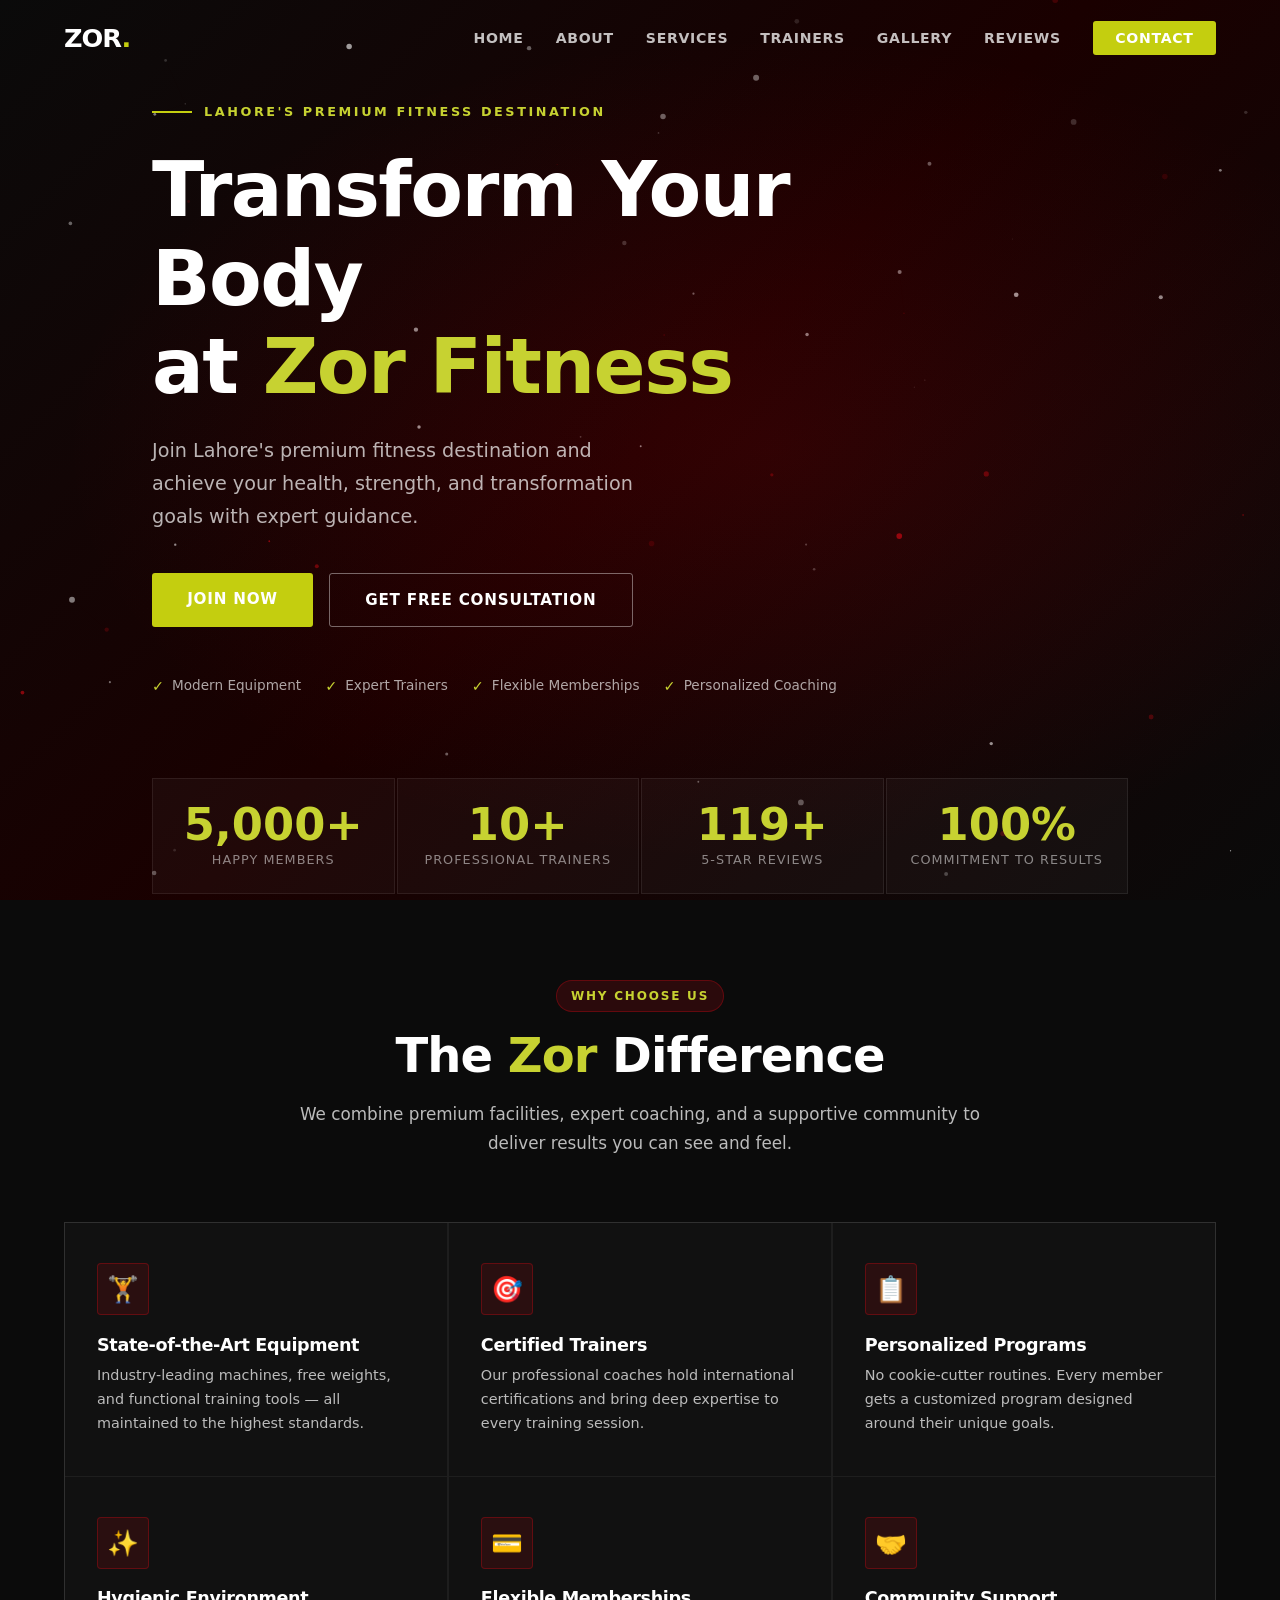
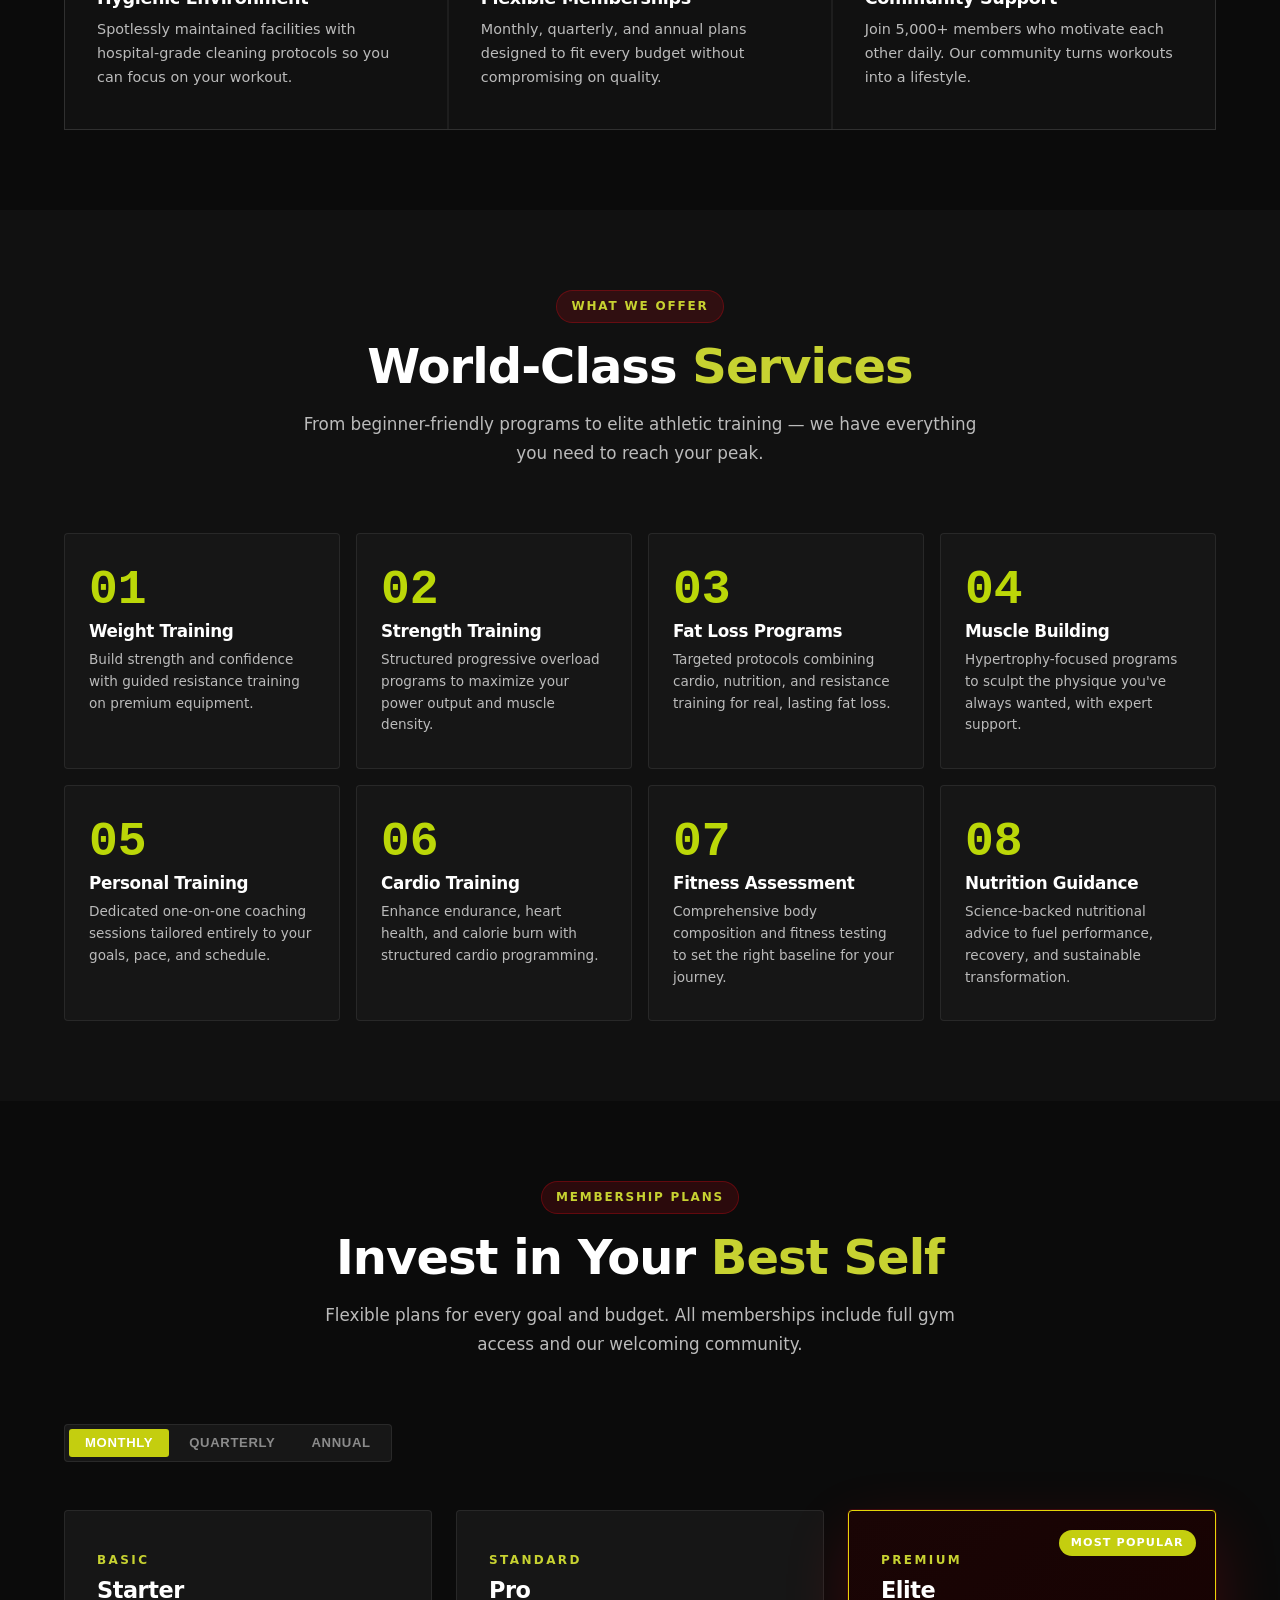
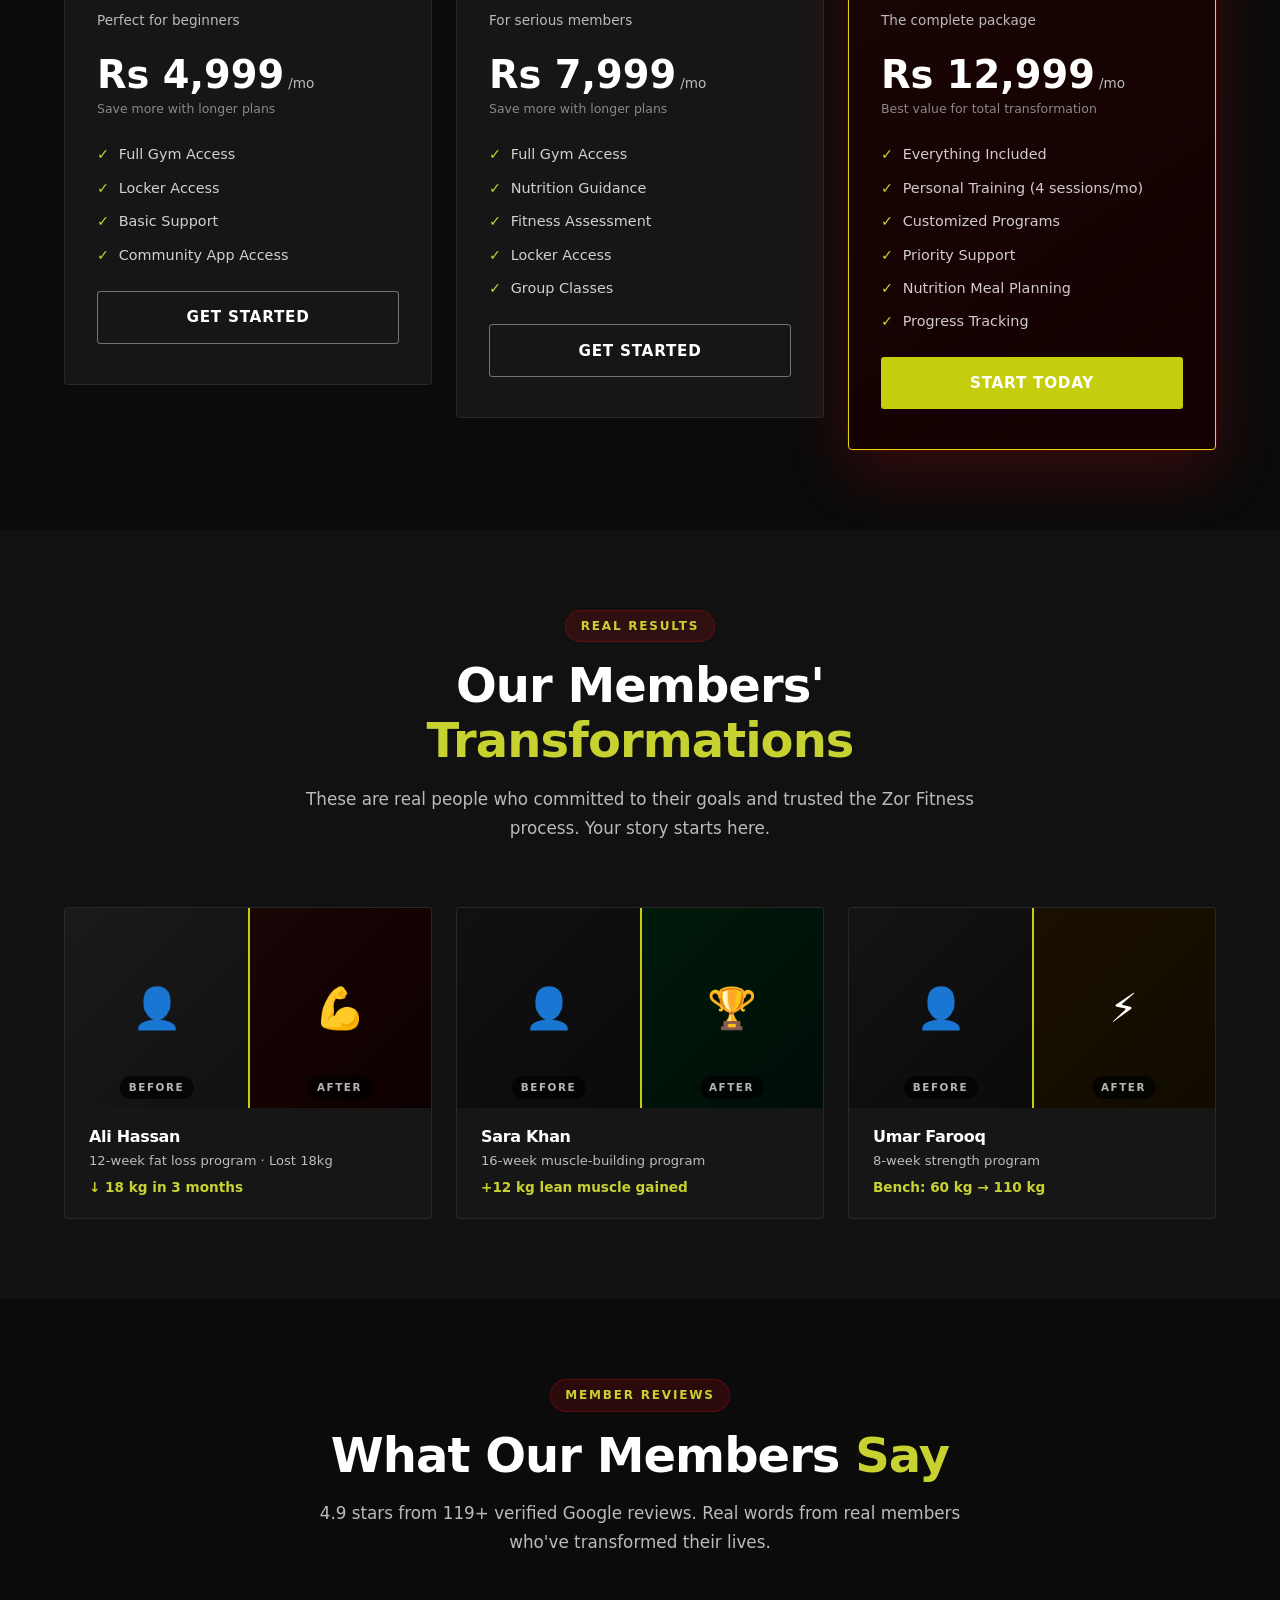
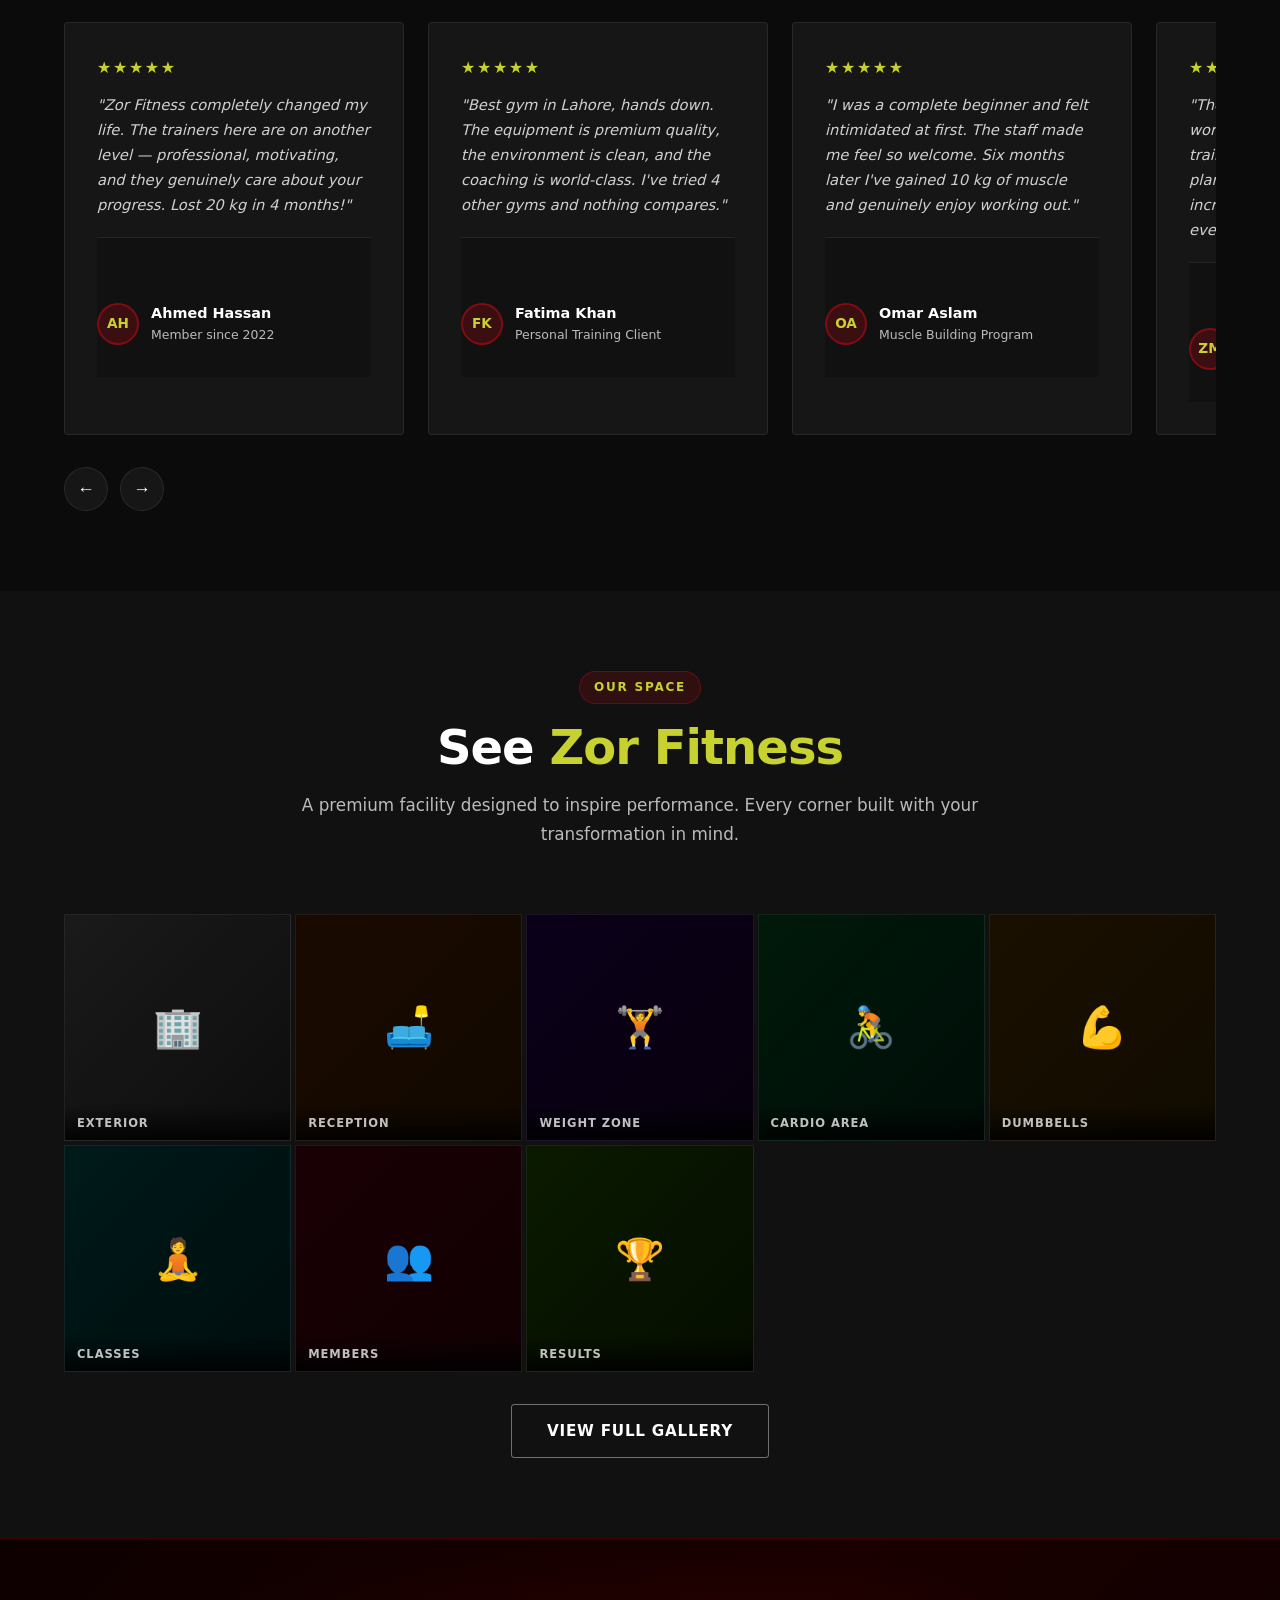
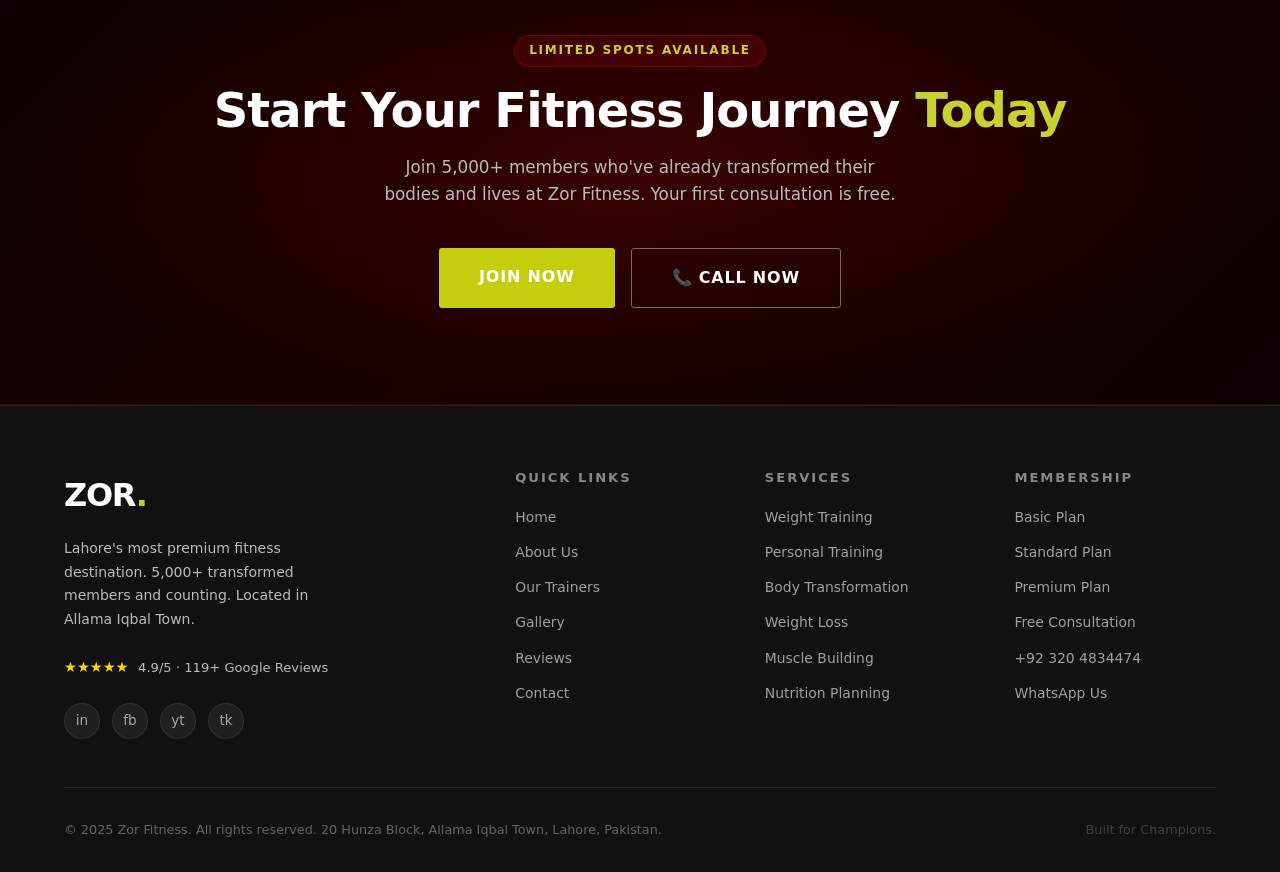
==== index.html @ f0bcb815 "h" ====
<!DOCTYPE html>
<html lang="en">
<head>
  <meta charset="UTF-8">
  <meta name="viewport" content="width=device-width, initial-scale=1.0">
  <title>Zor Fitness | Premium Gym in Lahore | Allama Iqbal Town</title>

  <!-- Primary Meta -->
  <meta name="description" content="Zor Fitness – Lahore's most premium gym in Allama Iqbal Town. Expert trainers, modern equipment, personalized coaching. Join 5000+ members. Rated 4.9/5. Call +92 320 4834474.">
  <meta name="keywords" content="best gym in Allama Iqbal Town Lahore, gym in Lahore, fitness center Lahore, personal training Lahore, weight loss gym Lahore, fitness gym near me, best fitness club Lahore">
  <meta name="robots" content="index, follow">
  <meta name="author" content="Zor Fitness">
  <meta name="theme-color" content="#0B0B0B">

  <!-- Canonical -->
  <link rel="canonical" href="https://zorfitness.pk">

  <!-- Open Graph -->
  <meta property="og:title" content="Zor Fitness | Premium Gym in Lahore">
  <meta property="og:description" content="Transform your body at Lahore's most premium fitness destination. Expert trainers, modern equipment, results guaranteed.">
  <meta property="og:type" content="website">
  <meta property="og:url" content="https://zorfitness.pk">
  <meta property="og:locale" content="en_PK">
  <meta property="og:site_name" content="Zor Fitness">
  <meta property="og:image" content="https://zorfitness.pk/assets/og-image.jpg">
  <meta property="og:image:width" content="1200">
  <meta property="og:image:height" content="630">
  <meta property="og:image:alt" content="Zor Fitness - Premium Gym in Lahore">

  <!-- Twitter Card -->
  <meta name="twitter:card" content="summary_large_image">
  <meta name="twitter:title" content="Zor Fitness | Premium Gym in Lahore">
  <meta name="twitter:description" content="Transform your body at Lahore's most premium fitness destination. Expert trainers, modern equipment, results guaranteed.">
  <meta name="twitter:image" content="https://zorfitness.pk/assets/og-image.jpg">
  <meta name="twitter:image:alt" content="Zor Fitness - Premium Gym in Lahore">

  <!-- Favicon -->
  <link rel="icon" type="image/svg+xml" href="assets/icons/favicon.svg">
  <link rel="icon" type="image/png" sizes="32x32" href="assets/icons/favicon-32x32.png">
  <link rel="icon" type="image/png" sizes="16x16" href="assets/icons/favicon-16x16.png">
  <link rel="apple-touch-icon" sizes="180x180" href="assets/icons/apple-touch-icon.png">
  <link rel="manifest" href="assets/icons/site.webmanifest">

  <!-- Preconnect -->
  <link rel="preconnect" href="https://fonts.googleapis.com">

  <!-- Stylesheet -->
  <link rel="stylesheet" href="style.css">

  <!-- Structured Data -->
  <script type="application/ld+json">
  {
    "@context": "https://schema.org",
    "@type": "HealthClub",
    "name": "Zor Fitness",
    "description": "Premium fitness gym in Lahore with expert trainers, modern equipment and personalized programs.",
    "url": "https://zorfitness.pk",
    "logo": "https://zorfitness.pk/assets/icons/favicon.svg",
    "image": "https://zorfitness.pk/assets/og-image.jpg",
    "address": {
      "@type": "PostalAddress",
      "streetAddress": "20 Hunza Block, Street 1, Opposite J Hunza Block",
      "addressLocality": "Allama Iqbal Town",
      "addressRegion": "Lahore",
      "addressCountry": "PK"
    },
    "telephone": "+923204834474",
    "email": "info@zorfitness.pk",
    "sameAs": [
      "https://www.instagram.com/zorfitness",
      "https://www.facebook.com/zorfitness"
    ],
    "aggregateRating": {
      "@type": "AggregateRating",
      "ratingValue": "4.9",
      "reviewCount": "119",
      "bestRating": "5"
    },
    "openingHoursSpecification": {
      "@type": "OpeningHoursSpecification",
      "dayOfWeek": ["Monday","Tuesday","Wednesday","Thursday","Friday","Saturday","Sunday"],
      "opens": "06:00",
      "closes": "22:00"
    },
    "priceRange": "$$"
  }
  </script>
</head>
<body>

  <!-- Skip Navigation (Accessibility) -->
  <a href="#main-content" class="skip-link">Skip to main content</a>

  <!-- ─── NAVBAR ─── -->
  <nav id="navbar" role="navigation" aria-label="Main navigation">
    <div class="container">
      <div class="nav-inner">
        <a href="#" class="nav-logo" data-page="home" aria-label="Zor Fitness - Home">ZOR<span aria-hidden="true">.</span></a>
        <ul class="nav-links" role="list">
          <li><a href="#" data-page="home">Home</a></li>
          <li><a href="#" data-page="about">About</a></li>
          <li><a href="#" data-page="services">Services</a></li>
          <li><a href="#" data-page="trainers">Trainers</a></li>
          <li><a href="#" data-page="gallery">Gallery</a></li>
          <li><a href="#" data-page="testimonials">Reviews</a></li>
          <li><a href="#" data-page="contact" class="nav-cta">Contact</a></li>
        </ul>
        <button class="hamburger" id="hamburger-btn" aria-label="Open navigation menu" aria-expanded="false" aria-controls="mobileMenu">
          <span aria-hidden="true"></span>
          <span aria-hidden="true"></span>
          <span aria-hidden="true"></span>
        </button>
      </div>
    </div>
  </nav>

  <!-- Mobile Menu -->
  <div class="mobile-menu" id="mobileMenu" role="dialog" aria-modal="true" aria-label="Navigation menu" hidden>
    <button class="mobile-close" id="mobile-close-btn" aria-label="Close navigation menu">×</button>
    <nav aria-label="Mobile navigation">
      <a href="#" data-page="home" data-mobile-link>Home</a>
      <a href="#" data-page="about" data-mobile-link>About</a>
      <a href="#" data-page="services" data-mobile-link>Services</a>
      <a href="#" data-page="trainers" data-mobile-link>Trainers</a>
      <a href="#" data-page="gallery" data-mobile-link>Gallery</a>
      <a href="#" data-page="testimonials" data-mobile-link>Reviews</a>
      <a href="#" data-page="contact" data-mobile-link>Contact</a>
    </nav>
  </div>

  <!-- ─── MAIN CONTENT ─── -->
  <main id="main-content">

    <!-- ══════════════ HOME PAGE ══════════════ -->
    <div class="page active" id="page-home">

      <!-- HERO -->
      <section id="hero" aria-label="Hero section">
        <canvas id="hero-canvas" aria-hidden="true"></canvas>
        <div class="hero-overlay" aria-hidden="true"></div>
        <div class="container">
          <div class="hero-content">
            <div class="hero-eyebrow" aria-hidden="true">
              <div class="hero-eyebrow-line"></div>
              <span>Lahore's Premium Fitness Destination</span>
            </div>
            <h1 class="hero-title">
              Transform Your Body<br>at <em>Zor Fitness</em>
            </h1>
            <p class="hero-sub">
              Join Lahore's premium fitness destination and achieve your health, strength, and transformation goals with expert guidance.
            </p>
            <div class="hero-btns">
              <a href="#" class="btn btn-primary" data-page="contact">Join Now</a>
              <a href="#" class="btn btn-outline" data-page="contact">Get Free Consultation</a>
            </div>
            <ul class="hero-features" aria-label="Key features">
              <li class="hero-feat">Modern Equipment</li>
              <li class="hero-feat">Expert Trainers</li>
              <li class="hero-feat">Flexible Memberships</li>
              <li class="hero-feat">Personalized Coaching</li>
            </ul>
          </div>
          <div class="hero-stats" role="list" aria-label="Gym statistics">
            <div class="hero-stat reveal" role="listitem">
              <div class="hero-stat-num" data-count="5000" aria-label="5000+ happy members">0</div>
              <div class="hero-stat-label">Happy Members</div>
            </div>
            <div class="hero-stat reveal reveal-delay-1" role="listitem">
              <div class="hero-stat-num" data-count="10" aria-label="10+ professional trainers">0</div>
              <div class="hero-stat-label">Professional Trainers</div>
            </div>
            <div class="hero-stat reveal reveal-delay-2" role="listitem">
              <div class="hero-stat-num" data-count="119" aria-label="119+ 5-star reviews">0</div>
              <div class="hero-stat-label">5-Star Reviews</div>
            </div>
            <div class="hero-stat reveal reveal-delay-3" role="listitem">
              <div class="hero-stat-num" aria-label="100% commitment to results">100%</div>
              <div class="hero-stat-label">Commitment To Results</div>
            </div>
          </div>
        </div>
      </section>

      <!-- WHY CHOOSE US -->
      <section class="section" id="why-us" aria-labelledby="why-us-heading">
        <div class="container">
          <header class="section-header reveal">
            <div class="tag" aria-hidden="true">Why Choose Us</div>
            <h2 id="why-us-heading">The <span class="red">Zor</span> Difference</h2>
            <p>We combine premium facilities, expert coaching, and a supportive community to deliver results you can see and feel.</p>
          </header>
          <div class="features-grid" role="list">
            <article class="feature-card reveal" role="listitem">
              <div class="feature-icon" aria-hidden="true">🏋️</div>
              <h3>State-of-the-Art Equipment</h3>
              <p>Industry-leading machines, free weights, and functional training tools — all maintained to the highest standards.</p>
            </article>
            <article class="feature-card reveal reveal-delay-1" role="listitem">
              <div class="feature-icon" aria-hidden="true">🎯</div>
              <h3>Certified Trainers</h3>
              <p>Our professional coaches hold international certifications and bring deep expertise to every training session.</p>
            </article>
            <article class="feature-card reveal reveal-delay-2" role="listitem">
              <div class="feature-icon" aria-hidden="true">📋</div>
              <h3>Personalized Programs</h3>
              <p>No cookie-cutter routines. Every member gets a customized program designed around their unique goals.</p>
            </article>
            <article class="feature-card reveal" role="listitem">
              <div class="feature-icon" aria-hidden="true">✨</div>
              <h3>Hygienic Environment</h3>
              <p>Spotlessly maintained facilities with hospital-grade cleaning protocols so you can focus on your workout.</p>
            </article>
            <article class="feature-card reveal reveal-delay-1" role="listitem">
              <div class="feature-icon" aria-hidden="true">💳</div>
              <h3>Flexible Memberships</h3>
              <p>Monthly, quarterly, and annual plans designed to fit every budget without compromising on quality.</p>
            </article>
            <article class="feature-card reveal reveal-delay-2" role="listitem">
              <div class="feature-icon" aria-hidden="true">🤝</div>
              <h3>Community Support</h3>
              <p>Join 5,000+ members who motivate each other daily. Our community turns workouts into a lifestyle.</p>
            </article>
          </div>
        </div>
      </section>

      <!-- SERVICES PREVIEW -->
      <section class="section section-alt" aria-labelledby="services-heading">
        <div class="container">
          <header class="section-header reveal">
            <div class="tag" aria-hidden="true">What We Offer</div>
            <h2 id="services-heading">World-Class <span class="red">Services</span></h2>
            <p>From beginner-friendly programs to elite athletic training — we have everything you need to reach your peak.</p>
          </header>
          <div class="services-grid">
            <article class="service-card reveal">
              <div class="service-num" aria-hidden="true">01</div>
              <h3>Weight Training</h3>
              <p>Build strength and confidence with guided resistance training on premium equipment.</p>
            </article>
            <article class="service-card reveal reveal-delay-1">
              <div class="service-num" aria-hidden="true">02</div>
              <h3>Strength Training</h3>
              <p>Structured progressive overload programs to maximize your power output and muscle density.</p>
            </article>
            <article class="service-card reveal">
              <div class="service-num" aria-hidden="true">03</div>
              <h3>Fat Loss Programs</h3>
              <p>Targeted protocols combining cardio, nutrition, and resistance training for real, lasting fat loss.</p>
            </article>
            <article class="service-card reveal reveal-delay-1">
              <div class="service-num" aria-hidden="true">04</div>
              <h3>Muscle Building</h3>
              <p>Hypertrophy-focused programs to sculpt the physique you've always wanted, with expert support.</p>
            </article>
            <article class="service-card reveal">
              <div class="service-num" aria-hidden="true">05</div>
              <h3>Personal Training</h3>
              <p>Dedicated one-on-one coaching sessions tailored entirely to your goals, pace, and schedule.</p>
            </article>
            <article class="service-card reveal reveal-delay-1">
              <div class="service-num" aria-hidden="true">06</div>
              <h3>Cardio Training</h3>
              <p>Enhance endurance, heart health, and calorie burn with structured cardio programming.</p>
            </article>
            <article class="service-card reveal">
              <div class="service-num" aria-hidden="true">07</div>
              <h3>Fitness Assessment</h3>
              <p>Comprehensive body composition and fitness testing to set the right baseline for your journey.</p>
            </article>
            <article class="service-card reveal reveal-delay-1">
              <div class="service-num" aria-hidden="true">08</div>
              <h3>Nutrition Guidance</h3>
              <p>Science-backed nutritional advice to fuel performance, recovery, and sustainable transformation.</p>
            </article>
          </div>
        </div>
      </section>

      <!-- MEMBERSHIP -->
      <section class="section" id="membership" aria-labelledby="membership-heading">
        <div class="container">
          <header class="section-header reveal">
            <div class="tag" aria-hidden="true">Membership Plans</div>
            <h2 id="membership-heading">Invest in Your <span class="red">Best Self</span></h2>
            <p>Flexible plans for every goal and budget. All memberships include full gym access and our welcoming community.</p>
          </header>
          <div class="pricing-toggle reveal" role="group" aria-label="Select billing period">
            <button class="active" data-period="monthly" aria-pressed="true">Monthly</button>
            <button data-period="quarterly" aria-pressed="false">Quarterly</button>
            <button data-period="annual" aria-pressed="false">Annual</button>
          </div>
          <div class="pricing-grid">
            <article class="pricing-card reveal">
              <div class="pricing-plan">Basic</div>
              <h3>Starter</h3>
              <p class="text-muted" style="font-size:0.85rem; margin-top:0.4rem;">Perfect for beginners</p>
              <div class="pricing-price">
                <div><span class="price-amount" data-monthly="Rs 4,999" data-quarterly="Rs 12,999" data-annual="Rs 44,999">Rs 4,999</span><span class="price-period">/mo</span></div>
                <div class="price-sub" id="basic-sub">Save more with longer plans</div>
              </div>
              <ul class="pricing-features">
                <li>Full Gym Access</li>
                <li>Locker Access</li>
                <li>Basic Support</li>
                <li>Community App Access</li>
              </ul>
              <a href="#" class="btn btn-outline" data-page="contact" style="width:100%; text-align:center;">Get Started</a>
            </article>
            <article class="pricing-card reveal reveal-delay-1">
              <div class="pricing-plan">Standard</div>
              <h3>Pro</h3>
              <p class="text-muted" style="font-size:0.85rem; margin-top:0.4rem;">For serious members</p>
              <div class="pricing-price">
                <div><span class="price-amount" data-monthly="Rs 7,999" data-quarterly="Rs 20,999" data-annual="Rs 74,999">Rs 7,999</span><span class="price-period">/mo</span></div>
                <div class="price-sub" id="std-sub">Save more with longer plans</div>
              </div>
              <ul class="pricing-features">
                <li>Full Gym Access</li>
                <li>Nutrition Guidance</li>
                <li>Fitness Assessment</li>
                <li>Locker Access</li>
                <li>Group Classes</li>
              </ul>
              <a href="#" class="btn btn-outline" data-page="contact" style="width:100%; text-align:center;">Get Started</a>
            </article>
            <article class="pricing-card featured reveal reveal-delay-2">
              <div class="pricing-badge">Most Popular</div>
              <div class="pricing-plan">Premium</div>
              <h3>Elite</h3>
              <p class="text-muted" style="font-size:0.85rem; margin-top:0.4rem;">The complete package</p>
              <div class="pricing-price">
                <div><span class="price-amount" data-monthly="Rs 12,999" data-quarterly="Rs 33,999" data-annual="Rs 119,999">Rs 12,999</span><span class="price-period">/mo</span></div>
                <div class="price-sub" id="prem-sub">Best value for total transformation</div>
              </div>
              <ul class="pricing-features">
                <li>Everything Included</li>
                <li>Personal Training (4 sessions/mo)</li>
                <li>Customized Programs</li>
                <li>Priority Support</li>
                <li>Nutrition Meal Planning</li>
                <li>Progress Tracking</li>
              </ul>
              <a href="#" class="btn btn-primary" data-page="contact" style="width:100%; text-align:center;">Start Today</a>
            </article>
          </div>
        </div>
      </section>

      <!-- TRANSFORMATIONS -->
      <section class="section section-alt" aria-labelledby="transformations-heading">
        <div class="container">
          <header class="section-header reveal">
            <div class="tag" aria-hidden="true">Real Results</div>
            <h2 id="transformations-heading">Our Members' <span class="red">Transformations</span></h2>
            <p>These are real people who committed to their goals and trusted the Zor Fitness process. Your story starts here.</p>
          </header>
          <div class="transform-grid">
            <article class="transform-card reveal">
              <div class="transform-images" aria-label="Before and after transformation for Ali Hassan">
                <div class="transform-img before"><span aria-hidden="true">👤</span><div class="img-label">Before</div></div>
                <div class="transform-img after"><span aria-hidden="true">💪</span><div class="img-label">After</div></div>
                <div class="transform-divider" aria-hidden="true"></div>
              </div>
              <div class="transform-info">
                <h4>Ali Hassan</h4>
                <p>12-week fat loss program · Lost 18kg</p>
                <div class="transform-result">↓ 18 kg in 3 months</div>
              </div>
            </article>
            <article class="transform-card reveal reveal-delay-1">
              <div class="transform-images" aria-label="Before and after transformation for Sara Khan">
                <div class="transform-img before" style="background: linear-gradient(135deg, #111, #0a0a0a);"><span aria-hidden="true">👤</span><div class="img-label">Before</div></div>
                <div class="transform-img after" style="background: linear-gradient(135deg, #001a0a, #000d08);"><span aria-hidden="true">🏆</span><div class="img-label">After</div></div>
                <div class="transform-divider" aria-hidden="true"></div>
              </div>
              <div class="transform-info">
                <h4>Sara Khan</h4>
                <p>16-week muscle-building program</p>
                <div class="transform-result">+12 kg lean muscle gained</div>
              </div>
            </article>
            <article class="transform-card reveal reveal-delay-2">
              <div class="transform-images" aria-label="Before and after transformation for Umar Farooq">
                <div class="transform-img before" style="background: linear-gradient(135deg, #141414, #0a0a0a);"><span aria-hidden="true">👤</span><div class="img-label">Before</div></div>
                <div class="transform-img after" style="background: linear-gradient(135deg, #1a1000, #110b00);"><span aria-hidden="true">⚡</span><div class="img-label">After</div></div>
                <div class="transform-divider" aria-hidden="true"></div>
              </div>
              <div class="transform-info">
                <h4>Umar Farooq</h4>
                <p>8-week strength program</p>
                <div class="transform-result">Bench: 60 kg → 110 kg</div>
              </div>
            </article>
          </div>
        </div>
      </section>

      <!-- TESTIMONIALS CAROUSEL -->
      <section class="section" aria-labelledby="testimonials-heading">
        <div class="container">
          <header class="section-header reveal">
            <div class="tag" aria-hidden="true">Member Reviews</div>
            <h2 id="testimonials-heading">What Our Members <span class="red">Say</span></h2>
            <p>4.9 stars from 119+ verified Google reviews. Real words from real members who've transformed their lives.</p>
          </header>
          <div class="testimonials-carousel reveal">
            <div class="testimonials-track" id="testimonials-track" role="list" aria-label="Member testimonials">
              <article class="testimonial-card" role="listitem">
                <div class="testimonial-stars" aria-label="5 stars">★★★★★</div>
                <blockquote class="testimonial-text">"Zor Fitness completely changed my life. The trainers here are on another level — professional, motivating, and they genuinely care about your progress. Lost 20 kg in 4 months!"</blockquote>
                <footer class="testimonial-author">
                  <div class="testimonial-avatar" aria-hidden="true">AH</div>
                  <div><div class="testimonial-name">Ahmed Hassan</div><div class="testimonial-role">Member since 2022</div></div>
                </footer>
              </article>
              <article class="testimonial-card" role="listitem">
                <div class="testimonial-stars" aria-label="5 stars">★★★★★</div>
                <blockquote class="testimonial-text">"Best gym in Lahore, hands down. The equipment is premium quality, the environment is clean, and the coaching is world-class. I've tried 4 other gyms and nothing compares."</blockquote>
                <footer class="testimonial-author">
                  <div class="testimonial-avatar" aria-hidden="true">FK</div>
                  <div><div class="testimonial-name">Fatima Khan</div><div class="testimonial-role">Personal Training Client</div></div>
                </footer>
              </article>
              <article class="testimonial-card" role="listitem">
                <div class="testimonial-stars" aria-label="5 stars">★★★★★</div>
                <blockquote class="testimonial-text">"I was a complete beginner and felt intimidated at first. The staff made me feel so welcome. Six months later I've gained 10 kg of muscle and genuinely enjoy working out."</blockquote>
                <footer class="testimonial-author">
                  <div class="testimonial-avatar" aria-hidden="true">OA</div>
                  <div><div class="testimonial-name">Omar Aslam</div><div class="testimonial-role">Muscle Building Program</div></div>
                </footer>
              </article>
              <article class="testimonial-card" role="listitem">
                <div class="testimonial-stars" aria-label="5 stars">★★★★★</div>
                <blockquote class="testimonial-text">"The nutrition guidance alone was worth the premium membership. My trainer created a complete meal plan and the results have been incredible. Highly recommend to everyone."</blockquote>
                <footer class="testimonial-author">
                  <div class="testimonial-avatar" aria-hidden="true">ZM</div>
                  <div><div class="testimonial-name">Zainab Malik</div><div class="testimonial-role">Premium Member</div></div>
                </footer>
              </article>
              <article class="testimonial-card" role="listitem">
                <div class="testimonial-stars" aria-label="5 stars">★★★★★</div>
                <blockquote class="testimonial-text">"As an athlete I needed a gym that takes performance seriously. Zor Fitness delivered. The strength coaches here understand periodization, recovery, and peak performance."</blockquote>
                <footer class="testimonial-author">
                  <div class="testimonial-avatar" aria-hidden="true">BQ</div>
                  <div><div class="testimonial-name">Bilal Qureshi</div><div class="testimonial-role">Athlete & Trainer</div></div>
                </footer>
              </article>
            </div>
            <nav class="carousel-nav" aria-label="Testimonial carousel controls">
              <button class="carousel-btn" id="carousel-prev" aria-label="Previous testimonial">←</button>
              <button class="carousel-btn" id="carousel-next" aria-label="Next testimonial">→</button>
            </nav>
          </div>
        </div>
      </section>

      <!-- GALLERY PREVIEW -->
      <section class="section section-alt" aria-labelledby="gallery-preview-heading">
        <div class="container">
          <header class="section-header reveal">
            <div class="tag" aria-hidden="true">Our Space</div>
            <h2 id="gallery-preview-heading">See <span class="red">Zor Fitness</span></h2>
            <p>A premium facility designed to inspire performance. Every corner built with your transformation in mind.</p>
          </header>
          <div class="gallery-grid" style="margin-bottom:2rem" aria-label="Gym facility preview">
            <div class="gallery-item gb-1 reveal"><div class="gallery-item-inner" aria-hidden="true">🏢</div><div class="gallery-item-label">Exterior</div></div>
            <div class="gallery-item gb-2 reveal"><div class="gallery-item-inner" aria-hidden="true">🛋️</div><div class="gallery-item-label">Reception</div></div>
            <div class="gallery-item gb-3 reveal"><div class="gallery-item-inner" aria-hidden="true">🏋️</div><div class="gallery-item-label">Weight Zone</div></div>
            <div class="gallery-item gb-4 reveal"><div class="gallery-item-inner" aria-hidden="true">🚴</div><div class="gallery-item-label">Cardio Area</div></div>
            <div class="gallery-item gb-5 reveal"><div class="gallery-item-inner" aria-hidden="true">💪</div><div class="gallery-item-label">Dumbbells</div></div>
            <div class="gallery-item gb-6 reveal"><div class="gallery-item-inner" aria-hidden="true">🧘</div><div class="gallery-item-label">Classes</div></div>
            <div class="gallery-item gb-7 reveal"><div class="gallery-item-inner" aria-hidden="true">👥</div><div class="gallery-item-label">Members</div></div>
            <div class="gallery-item gb-8 reveal"><div class="gallery-item-inner" aria-hidden="true">🏆</div><div class="gallery-item-label">Results</div></div>
          </div>
          <div style="text-align:center"><a href="#" class="btn btn-outline" data-page="gallery">View Full Gallery</a></div>
        </div>
      </section>

      <!-- CTA -->
      <section class="cta-section" aria-labelledby="cta-heading">
        <div class="container">
          <div class="tag" aria-hidden="true">Limited Spots Available</div>
          <h2 id="cta-heading">Start Your Fitness Journey <span class="red">Today</span></h2>
          <p>Join 5,000+ members who've already transformed their bodies and lives at Zor Fitness. Your first consultation is free.</p>
          <div class="cta-btns">
            <a href="#" class="btn btn-primary" data-page="contact" style="font-size:1rem; padding:1rem 2.5rem;">Join Now</a>
            <a href="tel:+923204834474" class="btn btn-outline" style="font-size:1rem; padding:1rem 2.5rem;"><span aria-hidden="true">📞</span> Call Now</a>
          </div>
        </div>
      </section>

    </div>
    <!-- end #page-home -->

    <!-- ══════════════ ABOUT PAGE ══════════════ -->
    <div class="page" id="page-about">
      <div class="page-wrapper">
        <div class="container">
          <header style="padding:5rem 0 2rem; text-align:center;">
            <div class="tag" aria-hidden="true">Our Story</div>
            <h1>Built by Athletes, <span class="red">For Athletes</span></h1>
          </header>
          <div class="about-grid" style="padding-bottom:5rem;">
            <div class="about-visual">
              <div class="about-img-wrap"><span aria-hidden="true">🏋️</span></div>
              <div class="about-badge" aria-label="4.9 Google Rating"><div class="about-badge-num">4.9</div><div class="about-badge-label">Google Rating</div></div>
            </div>
            <div>
              <h2 style="margin-bottom:1.5rem">Lahore's Most <span class="red">Trusted</span> Gym</h2>
              <p style="color:var(--gray-light); line-height:1.8; margin-bottom:1.5rem;">Zor Fitness was founded with a single mission: to bring world-class fitness to Lahore. Located in the heart of Allama Iqbal Town, we've grown from a small training studio into a premium fitness destination trusted by over 5,000 members.</p>
              <p style="color:var(--gray-light); line-height:1.8; margin-bottom:2rem;">We believe that fitness is not a luxury — it's a necessity. That's why we've created a space where beginners feel welcome, athletes find challenge, and everyone leaves better than they arrived.</p>
              <div class="about-values">
                <div class="value-item"><h3>🎯 Our Mission</h3><p>Make premium fitness accessible to every person in Lahore who is serious about change.</p></div>
                <div class="value-item"><h3>👁️ Our Vision</h3><p>To be Pakistan's most respected fitness brand, known for real results and genuine care.</p></div>
                <div class="value-item"><h3>💎 Excellence</h3><p>We never settle. Every machine, trainer, and program meets international standards.</p></div>
                <div class="value-item"><h3>🔥 Integrity</h3><p>Honest coaching, transparent pricing, and programs that actually work.</p></div>
              </div>
            </div>
          </div>

          <div class="philosophy-box">
            <h2 style="margin-bottom:1rem">Our <span class="red">Philosophy</span></h2>
            <p style="color:var(--gray-light); max-width:640px; margin:0 auto 2rem; font-size:1.05rem; line-height:1.8;">Every member who walks through our doors has a unique story. Our job is to understand that story, design the right program, and be there for every rep, every setback, and every breakthrough.</p>
            <div class="philosophy-grid">
              <div class="philosophy-card">
                <div style="font-size:2rem; margin-bottom:0.75rem;" aria-hidden="true">🧠</div>
                <h3>Professional Environment</h3>
                <p style="color:var(--gray-light); font-size:0.85rem;">A space where every detail — from lighting to equipment placement — is optimized for performance.</p>
              </div>
              <div class="philosophy-card">
                <div style="font-size:2rem; margin-bottom:0.75rem;" aria-hidden="true">📊</div>
                <h3>Expert Guidance</h3>
                <p style="color:var(--gray-light); font-size:0.85rem;">Certified coaches who understand science and translate it into practical, effective training.</p>
              </div>
              <div class="philosophy-card">
                <div style="font-size:2rem; margin-bottom:0.75rem;" aria-hidden="true">🏆</div>
                <h3>Member Success</h3>
                <p style="color:var(--gray-light); font-size:0.85rem;">Your success is our success. We measure ourselves by the transformations we deliver.</p>
              </div>
            </div>
          </div>
        </div>
      </div>
    </div>

    <!-- ══════════════ SERVICES PAGE ══════════════ -->
    <div class="page" id="page-services">
      <div class="page-wrapper">
        <div class="container" style="padding:5rem 0">
          <header class="section-header">
            <div class="tag" aria-hidden="true">Our Services</div>
            <h1>Everything You Need to <span class="red">Transform</span></h1>
            <p>Eight specialized programs designed to take you from where you are to where you want to be.</p>
          </header>
          <div class="services-detail-grid">
            <article class="service-detail-card">
              <div><div class="service-num" aria-hidden="true">01</div><h2>Weight Training</h2></div>
              <div><p style="color:var(--gray-light); line-height:1.8; margin-bottom:1rem;">Resistance training is the foundation of any transformation. Our weight training programs are designed progressively — starting where you are and systematically building you to where you want to be.</p>
              <div class="tag-group"><span class="trainer-tag">Beginners Welcome</span><span class="trainer-tag">All Fitness Levels</span><span class="trainer-tag">Science-Based</span></div></div>
            </article>
            <article class="service-detail-card">
              <div><div class="service-num" aria-hidden="true">02</div><h2>Strength Training</h2></div>
              <div><p style="color:var(--gray-light); line-height:1.8; margin-bottom:1rem;">Specifically engineered to maximize your maximal strength across the big lifts — squat, deadlift, bench press, and overhead press. Our strength coaches use proven powerlifting and weightlifting methodologies.</p>
              <div class="tag-group"><span class="trainer-tag">Powerlifting</span><span class="trainer-tag">Athletic Performance</span><span class="trainer-tag">Competition Prep</span></div></div>
            </article>
            <article class="service-detail-card">
              <div><div class="service-num" aria-hidden="true">03</div><h2>Personal Coaching</h2></div>
              <div><p style="color:var(--gray-light); line-height:1.8; margin-bottom:1rem;">Your dedicated trainer works with you one-on-one, every session. They design your program, coach your technique, adjust your plan in real-time, and hold you accountable.</p>
              <div class="tag-group"><span class="trainer-tag">1-on-1 Attention</span><span class="trainer-tag">Custom Plans</span><span class="trainer-tag">Fastest Results</span></div></div>
            </article>
            <article class="service-detail-card">
              <div><div class="service-num" aria-hidden="true">04</div><h2>Body Transformation</h2></div>
              <div><p style="color:var(--gray-light); line-height:1.8; margin-bottom:1rem;">Our flagship 12-week transformation program combines resistance training, cardio, and nutrition to deliver visible, measurable change with regular check-ins throughout.</p>
              <div class="tag-group"><span class="trainer-tag">12-Week Program</span><span class="trainer-tag">Full-Body Change</span><span class="trainer-tag">Tracked Progress</span></div></div>
            </article>
            <article class="service-detail-card">
              <div><div class="service-num" aria-hidden="true">05</div><h2>Weight Loss</h2></div>
              <div><p style="color:var(--gray-light); line-height:1.8; margin-bottom:1rem;">Evidence-based fat loss without fads or unsustainable methods. We combine HIIT, metabolic conditioning, and strategic nutrition to create a sustainable caloric deficit that melts fat while preserving muscle.</p>
              <div class="tag-group"><span class="trainer-tag">HIIT</span><span class="trainer-tag">Metabolic Training</span><span class="trainer-tag">Sustainable</span></div></div>
            </article>
            <article class="service-detail-card">
              <div><div class="service-num" aria-hidden="true">06</div><h2>Nutrition Planning</h2></div>
              <div><p style="color:var(--gray-light); line-height:1.8; margin-bottom:1rem;">70% of your results come from what you eat. Our nutrition specialists create customized meal plans aligned with your training program, food preferences, and lifestyle.</p>
              <div class="tag-group"><span class="trainer-tag">Macro Tracking</span><span class="trainer-tag">Custom Meal Plans</span><span class="trainer-tag">Supplement Advice</span></div></div>
            </article>
            <article class="service-detail-card">
              <div><div class="service-num" aria-hidden="true">07</div><h2>Fitness Assessments</h2></div>
              <div><p style="color:var(--gray-light); line-height:1.8; margin-bottom:1rem;">Before you begin, we measure where you are. Our comprehensive fitness assessment includes body composition analysis, cardiovascular fitness testing, mobility screening, and strength benchmarks.</p>
              <div class="tag-group"><span class="trainer-tag">Body Composition</span><span class="trainer-tag">Mobility Screen</span><span class="trainer-tag">Benchmark Testing</span></div></div>
            </article>
          </div>
        </div>
      </div>
    </div>

    <!-- ══════════════ TRAINERS PAGE ══════════════ -->
    <div class="page" id="page-trainers">
      <div class="page-wrapper">
        <div class="container" style="padding:5rem 0">
          <header class="section-header">
            <div class="tag" aria-hidden="true">Our Team</div>
            <h1>Meet Your <span class="red">Expert Trainers</span></h1>
            <p>Certified, passionate, and dedicated to your success. Every trainer at Zor Fitness is selected for their expertise and their ability to inspire.</p>
          </header>
          <div class="trainers-grid">
            <article class="trainer-card">
              <div class="trainer-photo">
                <span class="trainer-avatar" aria-hidden="true">🏋️</span>
                <div class="trainer-overlay" aria-hidden="true"></div>
                <div class="trainer-socials" aria-label="Social links for Zubair Ahmed">
                  <a href="#" class="trainer-social-btn" aria-label="Zubair Ahmed on Instagram">ig</a>
                  <a href="#" class="trainer-social-btn" aria-label="Zubair Ahmed on Facebook">fb</a>
                </div>
              </div>
              <div class="trainer-info">
                <h2>Zubair Ahmed</h2>
                <div class="trainer-spec">Head Coach · Strength & Conditioning</div>
                <div class="trainer-exp">8+ years experience · ISSA Certified</div>
                <div class="trainer-tags"><span class="trainer-tag">Powerlifting</span><span class="trainer-tag">Body Transformation</span></div>
              </div>
            </article>
            <article class="trainer-card">
              <div class="trainer-photo" style="background: linear-gradient(135deg, #001a0a, #000d08);">
                <span class="trainer-avatar" aria-hidden="true">💪</span>
                <div class="trainer-overlay" aria-hidden="true"></div>
                <div class="trainer-socials" aria-label="Social links for Hamza Tariq">
                  <a href="#" class="trainer-social-btn" aria-label="Hamza Tariq on Instagram">ig</a>
                  <a href="#" class="trainer-social-btn" aria-label="Hamza Tariq on Facebook">fb</a>
                </div>
              </div>
              <div class="trainer-info">
                <h2>Hamza Tariq</h2>
                <div class="trainer-spec">Senior Trainer · Muscle Building</div>
                <div class="trainer-exp">6+ years experience · ACE Certified</div>
                <div class="trainer-tags"><span class="trainer-tag">Hypertrophy</span><span class="trainer-tag">Sports Nutrition</span></div>
              </div>
            </article>
            <article class="trainer-card">
              <div class="trainer-photo" style="background: linear-gradient(135deg, #0a001a, #08000d);">
                <span class="trainer-avatar" aria-hidden="true">🏃</span>
                <div class="trainer-overlay" aria-hidden="true"></div>
                <div class="trainer-socials" aria-label="Social links for Aisha Noor">
                  <a href="#" class="trainer-social-btn" aria-label="Aisha Noor on Instagram">ig</a>
                  <a href="#" class="trainer-social-btn" aria-label="Aisha Noor on Facebook">fb</a>
                </div>
              </div>
              <div class="trainer-info">
                <h2>Aisha Noor</h2>
                <div class="trainer-spec">Female Specialist · Fat Loss</div>
                <div class="trainer-exp">5+ years experience · NASM Certified</div>
                <div class="trainer-tags"><span class="trainer-tag">Women's Fitness</span><span class="trainer-tag">Cardio Science</span></div>
              </div>
            </article>
            <article class="trainer-card">
              <div class="trainer-photo" style="background: linear-gradient(135deg, #1a1000, #110b00);">
                <span class="trainer-avatar" aria-hidden="true">⚡</span>
                <div class="trainer-overlay" aria-hidden="true"></div>
                <div class="trainer-socials" aria-label="Social links for Imran Butt">
                  <a href="#" class="trainer-social-btn" aria-label="Imran Butt on Instagram">ig</a>
                  <a href="#" class="trainer-social-btn" aria-label="Imran Butt on Facebook">fb</a>
                </div>
              </div>
              <div class="trainer-info">
                <h2>Imran Butt</h2>
                <div class="trainer-spec">Athletic Performance Coach</div>
                <div class="trainer-exp">7+ years experience · CSCS Certified</div>
                <div class="trainer-tags"><span class="trainer-tag">Speed & Agility</span><span class="trainer-tag">Endurance</span></div>
              </div>
            </article>
          </div>
          <div class="trainer-cta-box">
            <h2 style="margin-bottom:0.75rem">Book a Free Consultation</h2>
            <p style="color:var(--gray-light); margin-bottom:1.5rem;">Meet your trainer, discuss your goals, and get a personalized plan — completely free.</p>
            <a href="#" class="btn btn-primary" data-page="contact">Book Free Consultation</a>
          </div>
        </div>
      </div>
    </div>

    <!-- ══════════════ GALLERY PAGE ══════════════ -->
    <div class="page" id="page-gallery">
      <div class="page-wrapper">
        <div class="container" style="padding:5rem 0">
          <header class="section-header">
            <div class="tag" aria-hidden="true">Gallery</div>
            <h1>Inside <span class="red">Zor Fitness</span></h1>
            <p>Browse our facilities, training zones, and member transformations. See what awaits you.</p>
          </header>
          <div class="gallery-filters" id="gallery-filters" role="group" aria-label="Filter gallery by category">
            <button class="filter-btn active" data-cat="all" aria-pressed="true">All</button>
            <button class="filter-btn" data-cat="equipment" aria-pressed="false">Equipment</button>
            <button class="filter-btn" data-cat="areas" aria-pressed="false">Workout Areas</button>
            <button class="filter-btn" data-cat="trainers" aria-pressed="false">Trainers</button>
            <button class="filter-btn" data-cat="classes" aria-pressed="false">Classes</button>
            <button class="filter-btn" data-cat="transform" aria-pressed="false">Transformations</button>
          </div>
          <div class="gallery-grid" id="full-gallery" role="list">
            <div class="gallery-item gb-1" data-cat="equipment" role="listitem" tabindex="0" aria-label="Weight Rack"><div class="gallery-item-inner" aria-hidden="true">🏋️</div><div class="gallery-item-label">Weight Rack</div></div>
            <div class="gallery-item gb-2" data-cat="equipment" role="listitem" tabindex="0" aria-label="Power Rack"><div class="gallery-item-inner" aria-hidden="true">🏗️</div><div class="gallery-item-label">Power Rack</div></div>
            <div class="gallery-item gb-3" data-cat="equipment" role="listitem" tabindex="0" aria-label="Cable Machine"><div class="gallery-item-inner" aria-hidden="true">🔩</div><div class="gallery-item-label">Cable Machine</div></div>
            <div class="gallery-item gb-4" data-cat="equipment" role="listitem" tabindex="0" aria-label="Spin Bikes"><div class="gallery-item-inner" aria-hidden="true">🚴</div><div class="gallery-item-label">Spin Bikes</div></div>
            <div class="gallery-item gb-5" data-cat="equipment" role="listitem" tabindex="0" aria-label="Treadmills"><div class="gallery-item-inner" aria-hidden="true">🏃</div><div class="gallery-item-label">Treadmills</div></div>
            <div class="gallery-item gb-6" data-cat="equipment" role="listitem" tabindex="0" aria-label="Dumbbell Wall"><div class="gallery-item-inner" aria-hidden="true">💪</div><div class="gallery-item-label">Dumbbell Wall</div></div>
            <div class="gallery-item gb-7" data-cat="areas" role="listitem" tabindex="0" aria-label="Gym Exterior"><div class="gallery-item-inner" aria-hidden="true">🏢</div><div class="gallery-item-label">Gym Exterior</div></div>
            <div class="gallery-item gb-8" data-cat="areas" role="listitem" tabindex="0" aria-label="Reception"><div class="gallery-item-inner" aria-hidden="true">🛋️</div><div class="gallery-item-label">Reception</div></div>
            <div class="gallery-item gb-1" data-cat="areas" role="listitem" tabindex="0" aria-label="Weight Zone"><div class="gallery-item-inner" aria-hidden="true">⚡</div><div class="gallery-item-label">Weight Zone</div></div>
            <div class="gallery-item gb-2" data-cat="areas" role="listitem" tabindex="0" aria-label="Cardio Floor"><div class="gallery-item-inner" aria-hidden="true">🌀</div><div class="gallery-item-label">Cardio Floor</div></div>
            <div class="gallery-item gb-3" data-cat="trainers" role="listitem" tabindex="0" aria-label="Head Coach"><div class="gallery-item-inner" aria-hidden="true">👨‍🏫</div><div class="gallery-item-label">Head Coach</div></div>
            <div class="gallery-item gb-4" data-cat="trainers" role="listitem" tabindex="0" aria-label="Training Session"><div class="gallery-item-inner" aria-hidden="true">🎯</div><div class="gallery-item-label">Training Session</div></div>
            <div class="gallery-item gb-5" data-cat="classes" role="listitem" tabindex="0" aria-label="Group Class"><div class="gallery-item-inner" aria-hidden="true">🧘</div><div class="gallery-item-label">Group Class</div></div>
            <div class="gallery-item gb-6" data-cat="classes" role="listitem" tabindex="0" aria-label="HIIT Class"><div class="gallery-item-inner" aria-hidden="true">🏃</div><div class="gallery-item-label">HIIT Class</div></div>
            <div class="gallery-item gb-7" data-cat="transform" role="listitem" tabindex="0" aria-label="12-Week Result"><div class="gallery-item-inner" aria-hidden="true">🏆</div><div class="gallery-item-label">12-Week Result</div></div>
            <div class="gallery-item gb-8" data-cat="transform" role="listitem" tabindex="0" aria-label="Member Success"><div class="gallery-item-inner" aria-hidden="true">⭐</div><div class="gallery-item-label">Member Success</div></div>
          </div>
        </div>
      </div>
    </div>

    <!-- ══════════════ TESTIMONIALS PAGE ══════════════ -->
    <div class="page" id="page-testimonials">
      <div class="page-wrapper">
        <div class="container" style="padding:5rem 0">
          <header class="section-header">
            <div class="tag" aria-hidden="true">Member Reviews</div>
            <h1>119+ <span class="red">5-Star Reviews</span></h1>
            <p>Real stories from real people who transformed their bodies and lives at Zor Fitness.</p>
          </header>

          <div class="rating-banner" role="region" aria-label="Google rating summary">
            <div><div style="font-size:3rem; font-weight:900; color:#FFD700; line-height:1;" aria-label="4.9 out of 5">4.9</div><div style="color:var(--gray-light); font-size:0.85rem; margin-top:0.25rem;">Google Rating</div></div>
            <div><div style="font-size:3rem; font-weight:900; color:var(--red-bright); line-height:1;" aria-label="119 or more reviews">119+</div><div style="color:var(--gray-light); font-size:0.85rem; margin-top:0.25rem;">Total Reviews</div></div>
            <div><div style="font-size:1.4rem; color:#FFD700; line-height:1; margin-bottom:0.25rem;" aria-label="5 stars">★★★★★</div><div style="color:var(--gray-light); font-size:0.85rem;">Verified on Google</div></div>
          </div>

          <div class="reviews-grid">
            <article class="testimonial-card"><div class="testimonial-stars" aria-label="5 stars">★★★★★</div><blockquote class="testimonial-text">"Joining Zor Fitness was the best decision I made for my health. In 3 months I lost 15 kg and feel completely transformed. The trainers are world class and the environment is super motivating."</blockquote><footer class="testimonial-author"><div class="testimonial-avatar" aria-hidden="true">AH</div><div><div class="testimonial-name">Ahmed Hassan</div><div class="testimonial-role">Lost 15 kg · 3 months</div></div></footer></article>
            <article class="testimonial-card"><div class="testimonial-stars" aria-label="5 stars">★★★★★</div><blockquote class="testimonial-text">"I've been to gyms in Dubai and Karachi and Zor Fitness honestly competes with the best. The equipment is premium, the trainers know their stuff, and the atmosphere pushes you to give 100%."</blockquote><footer class="testimonial-author"><div class="testimonial-avatar" aria-hidden="true">FK</div><div><div class="testimonial-name">Fatima Khan</div><div class="testimonial-role">Premium Member</div></div></footer></article>
            <article class="testimonial-card"><div class="testimonial-stars" aria-label="5 stars">★★★★★</div><blockquote class="testimonial-text">"As a complete beginner I was nervous. But within the first week I felt completely at home. The trainers adapt to your level and never make you feel judged. Gained 8 kg of muscle in 4 months!"</blockquote><footer class="testimonial-author"><div class="testimonial-avatar" aria-hidden="true">OA</div><div><div class="testimonial-name">Omar Aslam</div><div class="testimonial-role">Muscle Building Program</div></div></footer></article>
            <article class="testimonial-card"><div class="testimonial-stars" aria-label="5 stars">★★★★★</div><blockquote class="testimonial-text">"The nutrition planning service changed everything for me. I thought I was eating healthy but my trainer showed me exactly where I was going wrong. Lost 22 kg and feel incredible."</blockquote><footer class="testimonial-author"><div class="testimonial-avatar" aria-hidden="true">ZM</div><div><div class="testimonial-name">Zainab Malik</div><div class="testimonial-role">Lost 22 kg · 5 months</div></div></footer></article>
            <article class="testimonial-card"><div class="testimonial-stars" aria-label="5 stars">★★★★★</div><blockquote class="testimonial-text">"I came for weight loss but what I got was an entirely new lifestyle. The community at Zor is unmatched. My trainer became my coach and accountability partner. This gym genuinely cares."</blockquote><footer class="testimonial-author"><div class="testimonial-avatar" aria-hidden="true">BQ</div><div><div class="testimonial-name">Bilal Qureshi</div><div class="testimonial-role">Standard Member · 18 months</div></div></footer></article>
            <article class="testimonial-card"><div class="testimonial-stars" aria-label="5 stars">★★★★★</div><blockquote class="testimonial-text">"My son is 17 and wanted to start training. I was worried about the environment but Zor Fitness was welcoming and professional. The youth guidance here is exceptional."</blockquote><footer class="testimonial-author"><div class="testimonial-avatar" aria-hidden="true">SR</div><div><div class="testimonial-name">Sana Rashid</div><div class="testimonial-role">Parent · Member</div></div></footer></article>
          </div>

          <div style="text-align:center; margin-top:3rem;">
            <a href="#" class="btn btn-outline" style="margin-right:1rem;" data-page="contact">Leave a Review</a>
            <a href="#" class="btn btn-primary" data-page="contact">Join Zor Fitness</a>
          </div>
        </div>
      </div>
    </div>

    <!-- ══════════════ CONTACT PAGE ══════════════ -->
    <div class="page" id="page-contact">
      <div class="page-wrapper">
        <div class="container" style="padding:5rem 0">
          <header class="section-header">
            <div class="tag" aria-hidden="true">Get In Touch</div>
            <h1>Start Your Journey <span class="red">Today</span></h1>
            <p>Fill the form or give us a call. Your free consultation is waiting — no commitment required.</p>
          </header>
          <div class="contact-grid">
            <div>
              <h2 style="margin-bottom:2rem">Contact Information</h2>
              <address style="font-style:normal;">
                <div class="contact-info-item">
                  <div class="contact-icon" aria-hidden="true">📍</div>
                  <div>
                    <h3 class="contact-label">Our Location</h3>
                    <p>20 Hunza Block, Street 1,<br>Opposite J Hunza Block,<br>Allama Iqbal Town, Lahore</p>
                  </div>
                </div>
                <div class="contact-info-item">
                  <div class="contact-icon" aria-hidden="true">📞</div>
                  <div>
                    <h3 class="contact-label">Phone / WhatsApp</h3>
                    <p><a href="tel:+923204834474" style="color:var(--red-bright); text-decoration:none;">+92 320 4834474</a></p>
                  </div>
                </div>
                <div class="contact-info-item">
                  <div class="contact-icon" aria-hidden="true">⏰</div>
                  <div>
                    <h3 class="contact-label">Opening Hours</h3>
                    <p>Monday – Sunday: 6:00 AM – 10:00 PM</p>
                  </div>
                </div>
                <div class="contact-info-item">
                  <div class="contact-icon" aria-hidden="true">⭐</div>
                  <div>
                    <h3 class="contact-label">Google Rating</h3>
                    <p style="color:#FFD700;" aria-label="4.9 out of 5, 119 or more reviews">★★★★★ 4.9 / 5 (119+ Reviews)</p>
                  </div>
                </div>
              </address>
              <a href="https://wa.me/923204834474?text=Hi%20Zor%20Fitness!%20I'd%20like%20to%20know%20more%20about%20memberships." class="whatsapp-btn" target="_blank" rel="noopener noreferrer" aria-label="Chat with Zor Fitness on WhatsApp">
                <span style="font-size:1.3rem;" aria-hidden="true">💬</span>
                Chat on WhatsApp
              </a>
              <div class="map-embed">
                <iframe
                  src="https://www.google.com/maps/embed?pb=!1m18!1m12!1m3!1d3401.7!2d74.308!3d31.5047!2m3!1f0!2f0!3f0!3m2!1i1024!2i768!4f13.1!3m3!1m2!1s0x0%3A0x0!2zMzHCsDMwJzE3LjAiTiA3NMKwMTgnMjguOCJF!5e0!3m2!1sen!2spk!4v1700000000000!5m2!1sen!2spk"
                  allowfullscreen=""
                  loading="lazy"
                  referrerpolicy="no-referrer-when-downgrade"
                  title="Zor Fitness Location - Allama Iqbal Town, Lahore">
                </iframe>
              </div>
            </div>
            <div>
              <h2 style="margin-bottom:2rem">Send Us a Message</h2>
              <form class="contact-form" id="contact-form" novalidate>
                <div class="form-row">
                  <div class="form-field">
                    <label for="first-name">First Name</label>
                    <input type="text" id="first-name" name="first_name" placeholder="Ali" required autocomplete="given-name">
                  </div>
                  <div class="form-field">
                    <label for="last-name">Last Name</label>
                    <input type="text" id="last-name" name="last_name" placeholder="Ahmed" required autocomplete="family-name">
                  </div>
                </div>
                <div class="form-field">
                  <label for="email">Email Address</label>
                  <input type="email" id="email" name="email" placeholder="ali@example.com" required autocomplete="email">
                </div>
                <div class="form-field">
                  <label for="phone">Phone Number</label>
                  <input type="tel" id="phone" name="phone" placeholder="+92 300 0000000" autocomplete="tel">
                </div>
                <div class="form-field">
                  <label for="interest">I'm Interested In</label>
                  <select id="interest" name="interest">
                    <option value="">Select a service...</option>
                    <option value="membership">Gym Membership</option>
                    <option value="personal-training">Personal Training</option>
                    <option value="body-transformation">Body Transformation</option>
                    <option value="weight-loss">Weight Loss Program</option>
                    <option value="muscle-building">Muscle Building</option>
                    <option value="nutrition">Nutrition Guidance</option>
                    <option value="consultation">Free Consultation</option>
                  </select>
                </div>
                <div class="form-field">
                  <label for="message">Message</label>
                  <textarea id="message" name="message" placeholder="Tell us about your fitness goals..."></textarea>
                </div>
                <button type="submit" class="btn btn-primary" style="width:100%; font-size:1rem; padding:1rem;">Send Message</button>
              </form>
              <div id="form-success" class="form-success" role="alert" aria-live="polite" hidden>
                ✓ Message sent! We'll contact you within 24 hours.
              </div>
            </div>
          </div>
        </div>
      </div>
    </div>

  </main>

  <!-- ─── FOOTER ─── -->
  <footer role="contentinfo">
    <div class="container">
      <div class="footer-grid">
        <div class="footer-brand">
          <a href="#" class="nav-logo" data-page="home" style="font-size:2rem;" aria-label="Zor Fitness - Home">ZOR<span aria-hidden="true" style="color:var(--red)">.</span></a>
          <p>Lahore's most premium fitness destination. 5,000+ transformed members and counting. Located in Allama Iqbal Town.</p>
          <div class="footer-rating" aria-label="Rating: 4.9 out of 5 from 119 Google Reviews">
            <span class="rating-stars" aria-hidden="true">★★★★★</span>
            <span class="rating-text">4.9/5 · 119+ Google Reviews</span>
          </div>
          <div class="footer-socials">
            <a href="#" class="social-icon" aria-label="Zor Fitness on Instagram">in</a>
            <a href="#" class="social-icon" aria-label="Zor Fitness on Facebook">fb</a>
            <a href="#" class="social-icon" aria-label="Zor Fitness on YouTube">yt</a>
            <a href="#" class="social-icon" aria-label="Zor Fitness on TikTok">tk</a>
          </div>
        </div>
        <nav class="footer-col" aria-label="Quick links">
          <h3 class="footer-col-heading">Quick Links</h3>
          <ul role="list">
            <li><a href="#" data-page="home">Home</a></li>
            <li><a href="#" data-page="about">About Us</a></li>
            <li><a href="#" data-page="trainers">Our Trainers</a></li>
            <li><a href="#" data-page="gallery">Gallery</a></li>
            <li><a href="#" data-page="testimonials">Reviews</a></li>
            <li><a href="#" data-page="contact">Contact</a></li>
          </ul>
        </nav>
        <nav class="footer-col" aria-label="Services">
          <h3 class="footer-col-heading">Services</h3>
          <ul role="list">
            <li><a href="#" data-page="services">Weight Training</a></li>
            <li><a href="#" data-page="services">Personal Training</a></li>
            <li><a href="#" data-page="services">Body Transformation</a></li>
            <li><a href="#" data-page="services">Weight Loss</a></li>
            <li><a href="#" data-page="services">Muscle Building</a></li>
            <li><a href="#" data-page="services">Nutrition Planning</a></li>
          </ul>
        </nav>
        <nav class="footer-col" aria-label="Membership">
          <h3 class="footer-col-heading">Membership</h3>
          <ul role="list">
            <li><a href="#" data-page="home">Basic Plan</a></li>
            <li><a href="#" data-page="home">Standard Plan</a></li>
            <li><a href="#" data-page="home">Premium Plan</a></li>
            <li><a href="#" data-page="contact">Free Consultation</a></li>
            <li><a href="tel:+923204834474">+92 320 4834474</a></li>
            <li><a href="https://wa.me/923204834474" target="_blank" rel="noopener noreferrer">WhatsApp Us</a></li>
          </ul>
        </nav>
      </div>
      <div class="footer-bottom">
        <p>© 2025 Zor Fitness. All rights reserved. 20 Hunza Block, Allama Iqbal Town, Lahore, Pakistan.</p>
        <p style="color:rgba(255,255,255,0.2);">Built for Champions.</p>
      </div>
    </div>
  </footer>

  <!-- Deferred JS -->
  <script src="main.js" defer></script>
</body>
</html>
---- style.css ----
/* ═══════════════════════════════════════════════
   ZOR FITNESS — style.css
   Design preserved 100%. No redesigns.
   ═══════════════════════════════════════════════ */

/* ─── CSS CUSTOM PROPERTIES ─── */
:root {
  --red: #c4ce0f;
  --red-bright: #c7d231;
  --white: #FFFFFF;
  --bg: #0B0B0B;
  --bg-dark: #111111;
  --bg-card: #161616;
  --gray: #888;
  --gray-light: #bbb;
  --border: rgba(255, 255, 255, 0.08);
}

/* ─── RESET ─── */
*,
*::before,
*::after {
  box-sizing: border-box;
  margin: 0;
  padding: 0;
}

html {
  scroll-behavior: smooth;
}

body {
  font-family: 'Segoe UI', system-ui, -apple-system, sans-serif;
  background: var(--bg);
  color: var(--white);
  overflow-x: hidden;
  line-height: 1.6;
}

/* ─── SKIP LINK (Accessibility) ─── */
.skip-link {
  position: absolute;
  top: -100%;
  left: 1rem;
  background: var(--red);
  color: #fff;
  padding: 0.5rem 1rem;
  border-radius: 0 0 4px 4px;
  font-weight: 700;
  font-size: 0.9rem;
  text-decoration: none;
  z-index: 9999;
  transition: top 0.2s;
}

.skip-link:focus {
  top: 0;
}

/* ─── TYPOGRAPHY ─── */
h1,
h2,
h3,
h4,
h5 {
  font-weight: 800;
  line-height: 1.15;
  letter-spacing: -0.02em;
}

h1 { font-size: clamp(2.5rem, 6vw, 5rem); }
h2 { font-size: clamp(1.8rem, 4vw, 3rem); }
h3 { font-size: clamp(1.2rem, 2.5vw, 1.6rem); }

/* ─── UTILITIES ─── */
.container {
  max-width: 1200px;
  margin: 0 auto;
  padding: 0 1.5rem;
}

.section {
  padding: 5rem 0;
}

.section-alt {
  background: var(--bg-dark);
}

.tag {
  display: inline-block;
  background: rgba(229, 9, 20, 0.15);
  color: var(--red-bright);
  font-size: 0.75rem;
  font-weight: 700;
  letter-spacing: 0.15em;
  text-transform: uppercase;
  padding: 0.35rem 0.9rem;
  border-radius: 2rem;
  border: 1px solid rgba(229, 9, 20, 0.3);
  margin-bottom: 1rem;
}

.btn {
  display: inline-block;
  padding: 0.85rem 2.2rem;
  border-radius: 3px;
  font-weight: 700;
  font-size: 0.95rem;
  letter-spacing: 0.05em;
  text-transform: uppercase;
  cursor: pointer;
  transition: all 0.25s;
  text-decoration: none;
  border: none;
}

.btn-primary {
  background: var(--red);
  color: #fff;
}

.btn-primary:hover {
  background: #FF2020;
  transform: translateY(-2px);
  box-shadow: 0 8px 24px rgba(229, 9, 20, 0.45);
}

.btn-outline {
  background: transparent;
  color: #fff;
  border: 1.5px solid rgba(255, 255, 255, 0.4);
}

.btn-outline:hover {
  border-color: var(--red);
  color: var(--red);
  transform: translateY(-2px);
}

.red { color: var(--red-bright); }
.text-muted { color: var(--gray-light); }

/* ─── PAGE WRAPPER ─── */
.page-wrapper {
  padding-top: 5rem;
  min-height: 100vh;
  background: var(--bg);
}

/* ─── NAVBAR ─── */
#navbar {
  position: fixed;
  top: 0;
  left: 0;
  right: 0;
  z-index: 1000;
  padding: 1.1rem 0;
  transition: background 0.35s, padding 0.35s, backdrop-filter 0.35s;
}

#navbar.scrolled {
  background: rgba(11, 11, 11, 0.9);
  backdrop-filter: blur(16px);
  padding: 0.7rem 0;
  border-bottom: 1px solid var(--border);
}

.nav-inner {
  display: flex;
  align-items: center;
  justify-content: space-between;
}

.nav-logo {
  font-size: 1.6rem;
  font-weight: 900;
  letter-spacing: -0.04em;
  color: #fff;
  text-decoration: none;
}

.nav-logo span {
  color: var(--red);
}

.nav-links {
  display: flex;
  gap: 2rem;
  list-style: none;
  align-items: center;
}

.nav-links a {
  color: rgba(255, 255, 255, 0.75);
  text-decoration: none;
  font-size: 0.88rem;
  font-weight: 600;
  letter-spacing: 0.05em;
  text-transform: uppercase;
  transition: color 0.2s;
}

.nav-links a:hover,
.nav-links a:focus {
  color: var(--red-bright);
}

.nav-cta {
  background: var(--red);
  color: #fff !important;
  padding: 0.55rem 1.4rem;
  border-radius: 3px;
}

.nav-cta:hover,
.nav-cta:focus {
  background: #FF2020 !important;
  color: #fff !important;
}

.hamburger {
  display: none;
  flex-direction: column;
  gap: 5px;
  cursor: pointer;
  background: none;
  border: none;
  padding: 4px;
}

.hamburger span {
  display: block;
  width: 24px;
  height: 2px;
  background: #fff;
  transition: all 0.3s;
  border-radius: 2px;
}

/* ─── HERO ─── */
#hero {
  min-height: 100vh;
  display: flex;
  align-items: center;
  position: relative;
  overflow: hidden;
  background: linear-gradient(135deg, #0a0a0a 0%, #1a0000 50%, #0a0a0a 100%);
}

#hero-canvas {
  position: absolute;
  inset: 0;
  width: 100%;
  height: 100%;
  pointer-events: none;
}

.hero-overlay {
  position: absolute;
  inset: 0;
  background: radial-gradient(ellipse at 60% 50%, rgba(229, 9, 20, 0.12) 0%, transparent 65%);
  pointer-events: none;
}

.hero-content {
  position: relative;
  z-index: 2;
  padding-top: 6rem;
}

.hero-eyebrow {
  display: flex;
  align-items: center;
  gap: 0.75rem;
  margin-bottom: 1.5rem;
}

.hero-eyebrow-line {
  width: 2.5rem;
  height: 2px;
  background: var(--red);
}

.hero-eyebrow span {
  color: var(--red-bright);
  font-size: 0.8rem;
  font-weight: 700;
  letter-spacing: 0.2em;
  text-transform: uppercase;
}

.hero-title {
  margin-bottom: 1.5rem;
  max-width: 680px;
}

.hero-title em {
  font-style: normal;
  color: var(--red-bright);
}

.hero-sub {
  font-size: clamp(1rem, 1.8vw, 1.2rem);
  color: rgba(255, 255, 255, 0.7);
  max-width: 520px;
  margin-bottom: 2.5rem;
  line-height: 1.7;
}

.hero-btns {
  display: flex;
  gap: 1rem;
  flex-wrap: wrap;
  margin-bottom: 3rem;
}

.hero-features {
  display: flex;
  gap: 1.5rem;
  flex-wrap: wrap;
  list-style: none;
}

.hero-feat {
  display: flex;
  align-items: center;
  gap: 0.5rem;
  font-size: 0.85rem;
  color: rgba(255, 255, 255, 0.65);
}

.hero-feat::before {
  content: '✓';
  color: var(--red-bright);
  font-weight: 900;
  font-size: 0.9rem;
}

.hero-stats {
  display: grid;
  grid-template-columns: repeat(4, 1fr);
  gap: 2px;
  margin-top: 5rem;
}

.hero-stat {
  background: rgba(255, 255, 255, 0.03);
  border: 1px solid var(--border);
  padding: 1.5rem;
  text-align: center;
  transition: background 0.3s;
}

.hero-stat:hover {
  background: rgba(229, 9, 20, 0.08);
}

.hero-stat-num {
  font-size: clamp(2rem, 3.5vw, 2.8rem);
  font-weight: 900;
  color: var(--red-bright);
  line-height: 1;
  margin-bottom: 0.3rem;
}

.hero-stat-label {
  font-size: 0.8rem;
  color: rgba(255, 255, 255, 0.5);
  text-transform: uppercase;
  letter-spacing: 0.08em;
  line-height: 1.3;
}

/* ─── SECTION HEADER ─── */
.section-header {
  text-align: center;
  max-width: 680px;
  margin: 0 auto 4rem;
}

.section-header h2 {
  margin-bottom: 1rem;
}

.section-header p {
  color: var(--gray-light);
  font-size: 1.05rem;
  line-height: 1.75;
}

/* ─── WHY US ─── */
.features-grid {
  display: grid;
  grid-template-columns: repeat(auto-fit, minmax(300px, 1fr));
  gap: 1.5px;
  background: var(--border);
  border: 1px solid var(--border);
}

.feature-card {
  background: var(--bg-dark);
  padding: 2.5rem 2rem;
  position: relative;
  overflow: hidden;
  transition: background 0.3s;
  cursor: default;
}

.feature-card::before {
  content: '';
  position: absolute;
  top: 0;
  left: 0;
  width: 3px;
  height: 0;
  background: var(--red);
  transition: height 0.4s;
}

.feature-card:hover { background: #141414; }
.feature-card:hover::before { height: 100%; }

.feature-icon {
  width: 52px;
  height: 52px;
  background: rgba(229, 9, 20, 0.12);
  border: 1px solid rgba(229, 9, 20, 0.3);
  border-radius: 4px;
  display: flex;
  align-items: center;
  justify-content: center;
  font-size: 1.6rem;
  margin-bottom: 1.2rem;
}

.feature-card h3 {
  font-size: 1.1rem;
  margin-bottom: 0.6rem;
}

.feature-card p {
  color: var(--gray-light);
  font-size: 0.9rem;
  line-height: 1.65;
}

/* ─── SERVICES ─── */
.services-grid {
  display: grid;
  grid-template-columns: repeat(auto-fit, minmax(260px, 1fr));
  gap: 1rem;
}

.service-card {
  background: var(--bg-card);
  border: 1px solid var(--border);
  border-radius: 4px;
  padding: 2rem 1.5rem;
  position: relative;
  overflow: hidden;
  transition: transform 0.3s, border-color 0.3s, box-shadow 0.3s;
}

.service-card:hover {
  transform: translateY(-6px);
  border-color: rgba(229, 9, 20, 0.4);
  box-shadow: 0 20px 40px rgba(0, 0, 0, 0.5);
}

.service-card::after {
  content: '';
  position: absolute;
  bottom: 0;
  left: 0;
  right: 0;
  height: 2px;
  background: var(--red);
  transform: scaleX(0);
  transition: transform 0.4s;
}

.service-card:hover::after { transform: scaleX(1); }

.service-num {
  font-size: 3rem;
  font-weight: 900;
  color: rgba(210, 241, 7, 0.884);
  line-height: 1;
  margin-bottom: 0.5rem;
  font-family: monospace;
}

.service-card h3 {
  font-size: 1.05rem;
  margin-bottom: 0.5rem;
}

.service-card p {
  color: var(--gray-light);
  font-size: 0.85rem;
  line-height: 1.6;
}

/* ─── SERVICES DETAIL PAGE ─── */
.services-detail-grid {
  display: grid;
  gap: 1.5rem;
}

.service-detail-card {
  background: var(--bg-card);
  border: 1px solid var(--border);
  border-radius: 4px;
  padding: 2.5rem;
  display: grid;
  grid-template-columns: 1fr 3fr;
  gap: 2rem;
  align-items: start;
}

.tag-group {
  display: flex;
  gap: 0.5rem;
  flex-wrap: wrap;
}

/* ─── MEMBERSHIP ─── */
.pricing-grid {
  display: grid;
  grid-template-columns: repeat(auto-fit, minmax(280px, 1fr));
  gap: 1.5rem;
  align-items: start;
}

.pricing-card {
  background: var(--bg-card);
  border: 1px solid var(--border);
  border-radius: 4px;
  padding: 2.5rem 2rem;
  position: relative;
  overflow: hidden;
  transition: transform 0.3s;
}

.pricing-card:hover { transform: translateY(-4px); }

.pricing-card.featured {
  background: linear-gradient(145deg, #1a0505, #140000);
  border-color: rgb(229, 214, 9);
  box-shadow: 0 0 0 1px rgba(229, 9, 20, 0.2), 0 24px 64px rgba(229, 9, 20, 0.2);
}

.pricing-badge {
  position: absolute;
  top: 1.2rem;
  right: 1.2rem;
  background: var(--red);
  color: #fff;
  font-size: 0.7rem;
  font-weight: 700;
  letter-spacing: 0.1em;
  text-transform: uppercase;
  padding: 0.25rem 0.75rem;
  border-radius: 2rem;
}

.pricing-plan {
  font-size: 0.75rem;
  font-weight: 700;
  letter-spacing: 0.2em;
  text-transform: uppercase;
  color: var(--red-bright);
  margin-bottom: 0.5rem;
}

.pricing-card h3 {
  font-size: 1.4rem;
  margin-bottom: 0.25rem;
}

.pricing-price { margin: 1.5rem 0; }

.price-amount {
  font-size: 2.4rem;
  font-weight: 900;
  line-height: 1;
}

.price-period {
  font-size: 0.85rem;
  color: var(--gray-light);
  margin-left: 4px;
}

.price-sub {
  font-size: 0.78rem;
  color: var(--gray);
  margin-top: 0.25rem;
}

.pricing-features {
  list-style: none;
  margin: 1.5rem 0;
  display: flex;
  flex-direction: column;
  gap: 0.65rem;
}

.pricing-features li {
  display: flex;
  align-items: center;
  gap: 0.6rem;
  font-size: 0.9rem;
  color: rgba(255, 255, 255, 0.8);
}

.pricing-features li::before {
  content: '✓';
  color: var(--red-bright);
  font-weight: 900;
  font-size: 0.9rem;
  flex-shrink: 0;
}

.pricing-toggle {
  display: flex;
  gap: 4px;
  background: rgba(255, 255, 255, 0.05);
  border: 1px solid var(--border);
  border-radius: 4px;
  padding: 4px;
  margin-bottom: 3rem;
  width: fit-content;
}

.pricing-toggle button {
  background: none;
  border: none;
  color: rgba(255, 255, 255, 0.5);
  padding: 0.4rem 1rem;
  border-radius: 3px;
  font-size: 0.82rem;
  font-weight: 600;
  cursor: pointer;
  transition: all 0.2s;
  text-transform: uppercase;
  letter-spacing: 0.05em;
}

.pricing-toggle button.active {
  background: var(--red);
  color: #fff;
}

/* ─── TRAINERS ─── */
.trainers-grid {
  display: grid;
  grid-template-columns: repeat(auto-fit, minmax(240px, 1fr));
  gap: 1.5rem;
}

.trainer-card {
  background: var(--bg-card);
  border: 1px solid var(--border);
  border-radius: 4px;
  overflow: hidden;
  transition: transform 0.3s, box-shadow 0.3s;
  position: relative;
}

.trainer-card:hover {
  transform: translateY(-6px);
  box-shadow: 0 24px 48px rgba(0, 0, 0, 0.5);
}

.trainer-photo {
  height: 260px;
  position: relative;
  overflow: hidden;
  background: linear-gradient(135deg, #1a0000 0%, #2a0a0a 50%, #111 100%);
  display: flex;
  align-items: center;
  justify-content: center;
}

.trainer-avatar {
  font-size: 6rem;
  opacity: 0.2;
}

.trainer-overlay {
  position: absolute;
  inset: 0;
  background: linear-gradient(to top, rgba(0, 0, 0, 0.85) 0%, transparent 60%);
}

.trainer-socials {
  position: absolute;
  top: 1rem;
  right: 1rem;
  display: flex;
  flex-direction: column;
  gap: 0.4rem;
  opacity: 0;
  transition: opacity 0.3s;
}

.trainer-card:hover .trainer-socials { opacity: 1; }

.trainer-social-btn {
  width: 32px;
  height: 32px;
  background: rgba(229, 9, 20, 0.85);
  border-radius: 50%;
  display: flex;
  align-items: center;
  justify-content: center;
  font-size: 0.75rem;
  color: #fff;
  text-decoration: none;
  transition: background 0.2s;
}

.trainer-social-btn:hover,
.trainer-social-btn:focus {
  background: var(--red);
}

.trainer-info { padding: 1.5rem; }
.trainer-info h2 { font-size: 1.1rem; margin-bottom: 0.25rem; }

.trainer-spec {
  font-size: 0.8rem;
  color: var(--red-bright);
  font-weight: 700;
  text-transform: uppercase;
  letter-spacing: 0.08em;
  margin-bottom: 0.5rem;
}

.trainer-exp {
  font-size: 0.82rem;
  color: var(--gray-light);
}

.trainer-tags {
  display: flex;
  flex-wrap: wrap;
  gap: 0.4rem;
  margin-top: 0.75rem;
}

.trainer-tag {
  background: rgba(229, 9, 20, 0.1);
  border: 1px solid rgba(229, 9, 20, 0.2);
  color: rgba(255, 255, 255, 0.6);
  font-size: 0.7rem;
  padding: 0.2rem 0.6rem;
  border-radius: 2rem;
}

.trainer-cta-box {
  text-align: center;
  margin-top: 3rem;
  padding: 2.5rem;
  border: 1px solid var(--border);
  border-radius: 4px;
  background: var(--bg-card);
}

/* ─── TRANSFORMATIONS ─── */
.transform-grid {
  display: grid;
  grid-template-columns: repeat(auto-fit, minmax(280px, 1fr));
  gap: 1.5rem;
}

.transform-card {
  position: relative;
  overflow: hidden;
  border-radius: 4px;
  border: 1px solid var(--border);
  background: var(--bg-card);
}

.transform-images {
  display: grid;
  grid-template-columns: 1fr 1fr;
  height: 200px;
}

.transform-img {
  position: relative;
  display: flex;
  align-items: center;
  justify-content: center;
  font-size: 2.5rem;
}

.transform-img.before { background: linear-gradient(135deg, #1a1a1a, #111); }
.transform-img.after { background: linear-gradient(135deg, #1a0505, #0d0000); }

.img-label {
  position: absolute;
  bottom: 0.6rem;
  left: 50%;
  transform: translateX(-50%);
  font-size: 0.65rem;
  font-weight: 700;
  letter-spacing: 0.15em;
  text-transform: uppercase;
  background: rgba(0, 0, 0, 0.7);
  color: rgba(255, 255, 255, 0.7);
  padding: 0.2rem 0.6rem;
  border-radius: 2rem;
}

.transform-divider {
  position: absolute;
  top: 0;
  left: 50%;
  width: 2px;
  height: 200px;
  background: var(--red);
  z-index: 2;
}

.transform-info { padding: 1.2rem 1.5rem; }
.transform-info h4 { font-size: 1rem; margin-bottom: 0.25rem; }
.transform-info p { color: var(--gray-light); font-size: 0.82rem; }

.transform-result {
  color: var(--red-bright);
  font-weight: 700;
  font-size: 0.85rem;
  margin-top: 0.4rem;
}

/* ─── GALLERY ─── */
.gallery-filters {
  display: flex;
  gap: 0.5rem;
  flex-wrap: wrap;
  margin-bottom: 2rem;
}

.filter-btn {
  background: transparent;
  border: 1px solid var(--border);
  color: rgba(255, 255, 255, 0.55);
  padding: 0.4rem 1rem;
  border-radius: 2rem;
  font-size: 0.8rem;
  font-weight: 600;
  cursor: pointer;
  transition: all 0.2s;
  text-transform: uppercase;
  letter-spacing: 0.05em;
}

.filter-btn.active,
.filter-btn:hover,
.filter-btn:focus {
  background: var(--red);
  border-color: var(--red);
  color: #fff;
}

.gallery-grid {
  display: grid;
  grid-template-columns: repeat(auto-fill, minmax(200px, 1fr));
  gap: 4px;
}

.gallery-item {
  aspect-ratio: 1;
  background: var(--bg-card);
  border: 1px solid var(--border);
  overflow: hidden;
  position: relative;
  cursor: pointer;
  transition: transform 0.3s;
}

.gallery-item:hover,
.gallery-item:focus {
  transform: scale(0.97);
  z-index: 2;
  outline: 2px solid var(--red);
}

.gallery-item-inner {
  width: 100%;
  height: 100%;
  display: flex;
  align-items: center;
  justify-content: center;
  font-size: 2.5rem;
  transition: transform 0.5s;
}

.gallery-item:hover .gallery-item-inner { transform: scale(1.1); }

.gallery-item-label {
  position: absolute;
  bottom: 0;
  left: 0;
  right: 0;
  background: linear-gradient(to top, rgba(0, 0, 0, 0.85), transparent);
  padding: 0.6rem 0.75rem 0.5rem;
  font-size: 0.72rem;
  color: rgba(255, 255, 255, 0.75);
  font-weight: 600;
  text-transform: uppercase;
  letter-spacing: 0.08em;
}

/* Gallery area backgrounds */
.gb-1 { background: linear-gradient(135deg, #1a1a1a, #0d0d0d); }
.gb-2 { background: linear-gradient(135deg, #1a0a00, #110800); }
.gb-3 { background: linear-gradient(135deg, #0a001a, #08000d); }
.gb-4 { background: linear-gradient(135deg, #001a0a, #000d08); }
.gb-5 { background: linear-gradient(135deg, #1a1000, #110b00); }
.gb-6 { background: linear-gradient(135deg, #001a1a, #000d0d); }
.gb-7 { background: linear-gradient(135deg, #1a0005, #110003); }
.gb-8 { background: linear-gradient(135deg, #0a1a00, #050d00); }

/* ─── TESTIMONIALS ─── */
.testimonials-carousel {
  position: relative;
  overflow: hidden;
}

.testimonials-track {
  display: flex;
  gap: 1.5rem;
  transition: transform 0.5s ease;
}

.testimonial-card {
  background: var(--bg-card);
  border: 1px solid var(--border);
  border-radius: 4px;
  padding: 2rem;
  min-width: 340px;
  flex: 0 0 340px;
  transition: border-color 0.3s;
}

.testimonial-card:hover { border-color: rgba(229, 9, 20, 0.3); }

.testimonial-stars {
  color: var(--red-bright);
  font-size: 1rem;
  margin-bottom: 0.75rem;
  letter-spacing: 0.1em;
}

.testimonial-text {
  color: rgba(255, 255, 255, 0.8);
  font-size: 0.92rem;
  line-height: 1.7;
  margin-bottom: 1.25rem;
  font-style: italic;
}

.testimonial-author {
  display: flex;
  align-items: center;
  gap: 0.75rem;
}

.testimonial-avatar {
  width: 42px;
  height: 42px;
  border-radius: 50%;
  background: rgba(229, 9, 20, 0.2);
  border: 2px solid rgba(229, 9, 20, 0.4);
  display: flex;
  align-items: center;
  justify-content: center;
  font-weight: 700;
  font-size: 0.85rem;
  color: var(--red-bright);
  flex-shrink: 0;
}

.testimonial-name { font-weight: 700; font-size: 0.9rem; }
.testimonial-role { font-size: 0.78rem; color: var(--gray-light); }

.carousel-nav {
  display: flex;
  gap: 0.75rem;
  margin-top: 2rem;
}

.carousel-btn {
  width: 44px;
  height: 44px;
  background: var(--bg-card);
  border: 1px solid var(--border);
  border-radius: 50%;
  color: #fff;
  font-size: 1.1rem;
  cursor: pointer;
  display: flex;
  align-items: center;
  justify-content: center;
  transition: all 0.2s;
}

.carousel-btn:hover,
.carousel-btn:focus {
  background: var(--red);
  border-color: var(--red);
}

/* ─── REVIEWS GRID ─── */
.reviews-grid {
  display: grid;
  grid-template-columns: repeat(auto-fill, minmax(320px, 1fr));
  gap: 1.5rem;
}

/* ─── RATING BANNER ─── */
.rating-banner {
  background: linear-gradient(135deg, #1a0000, #111);
  border: 1px solid rgba(229, 9, 20, 0.3);
  border-radius: 4px;
  padding: 2rem;
  display: grid;
  grid-template-columns: 1fr 1fr 1fr;
  gap: 2rem;
  text-align: center;
  margin-bottom: 3rem;
}

/* ─── ABOUT ─── */
.about-grid {
  display: grid;
  grid-template-columns: 1fr 1fr;
  gap: 5rem;
  align-items: center;
}

.about-visual { position: relative; }

.about-img-wrap {
  aspect-ratio: 4/5;
  background: linear-gradient(145deg, #1a0505, #0d0000, #111);
  border: 1px solid rgba(229, 9, 20, 0.2);
  border-radius: 4px;
  display: flex;
  align-items: center;
  justify-content: center;
  font-size: 6rem;
  position: relative;
  overflow: hidden;
}

.about-img-wrap::before {
  content: '';
  position: absolute;
  inset: 0;
  background: radial-gradient(circle at 30% 70%, rgba(229, 9, 20, 0.15), transparent 60%);
}

.about-badge {
  position: absolute;
  bottom: -1rem;
  right: -1rem;
  background: var(--red);
  color: #fff;
  padding: 1.2rem;
  border-radius: 4px;
  text-align: center;
  min-width: 100px;
}

.about-badge-num {
  font-size: 1.8rem;
  font-weight: 900;
  line-height: 1;
}

.about-badge-label {
  font-size: 0.7rem;
  text-transform: uppercase;
  letter-spacing: 0.08em;
}

.about-values {
  display: grid;
  grid-template-columns: 1fr 1fr;
  gap: 1rem;
  margin-top: 2rem;
}

.value-item {
  padding: 1rem;
  border: 1px solid var(--border);
  border-radius: 4px;
  border-left: 3px solid var(--red);
}

.value-item h3 { font-size: 0.9rem; margin-bottom: 0.3rem; }
.value-item p { font-size: 0.8rem; color: var(--gray-light); }

/* ─── PHILOSOPHY ─── */
.philosophy-box {
  background: var(--bg-dark);
  border: 1px solid var(--border);
  border-radius: 4px;
  padding: 3rem;
  text-align: center;
  margin-bottom: 5rem;
}

.philosophy-grid {
  display: grid;
  grid-template-columns: repeat(3, 1fr);
  gap: 1.5rem;
  margin-top: 2rem;
}

.philosophy-card {
  padding: 1.5rem;
  border: 1px solid var(--border);
  border-radius: 4px;
}

/* ─── CTA SECTION ─── */
.cta-section {
  background: linear-gradient(135deg, #0d0000 0%, #1a0000 50%, #0d0000 100%);
  border-top: 1px solid rgba(229, 9, 20, 0.2);
  border-bottom: 1px solid rgba(229, 9, 20, 0.2);
  text-align: center;
  padding: 6rem 0;
  position: relative;
  overflow: hidden;
}

.cta-section::before {
  content: '';
  position: absolute;
  inset: 0;
  background: radial-gradient(ellipse at center, rgba(229, 9, 20, 0.15) 0%, transparent 70%);
}

.cta-section > .container > * { position: relative; }

.cta-section h2 { margin-bottom: 1rem; }

.cta-section p {
  color: var(--gray-light);
  font-size: 1.05rem;
  margin-bottom: 2.5rem;
  max-width: 520px;
  margin-left: auto;
  margin-right: auto;
}

.cta-btns {
  display: flex;
  gap: 1rem;
  justify-content: center;
  flex-wrap: wrap;
}

/* ─── CONTACT ─── */
.contact-grid {
  display: grid;
  grid-template-columns: 1fr 1.5fr;
  gap: 4rem;
}

.contact-info-item {
  display: flex;
  gap: 1rem;
  margin-bottom: 1.5rem;
}

.contact-icon {
  width: 44px;
  height: 44px;
  background: rgba(229, 9, 20, 0.12);
  border: 1px solid rgba(229, 9, 20, 0.25);
  border-radius: 4px;
  display: flex;
  align-items: center;
  justify-content: center;
  font-size: 1.2rem;
  flex-shrink: 0;
}

.contact-label {
  font-size: 0.85rem;
  color: var(--gray-light);
  text-transform: uppercase;
  letter-spacing: 0.08em;
  margin-bottom: 0.25rem;
  font-size: 0.85rem;
}

.contact-form {
  display: flex;
  flex-direction: column;
  gap: 1rem;
}

.form-row {
  display: grid;
  grid-template-columns: 1fr 1fr;
  gap: 1rem;
}

.form-field {
  display: flex;
  flex-direction: column;
  gap: 0.4rem;
}

.form-field label {
  font-size: 0.8rem;
  font-weight: 600;
  text-transform: uppercase;
  letter-spacing: 0.08em;
  color: var(--gray-light);
}

.form-field input,
.form-field textarea,
.form-field select {
  background: rgba(255, 255, 255, 0.04);
  border: 1px solid var(--border);
  border-radius: 3px;
  padding: 0.75rem 1rem;
  color: #fff;
  font-size: 0.9rem;
  font-family: inherit;
  transition: border-color 0.2s;
  outline: none;
  resize: vertical;
}

.form-field input:focus,
.form-field textarea:focus,
.form-field select:focus {
  border-color: rgba(229, 9, 20, 0.5);
  box-shadow: 0 0 0 3px rgba(229, 9, 20, 0.1);
}

.form-field select option { background: var(--bg-dark); }
.form-field textarea { min-height: 120px; }

.whatsapp-btn {
  display: flex;
  align-items: center;
  gap: 0.6rem;
  background: #25D366;
  color: #fff;
  padding: 0.75rem 1.5rem;
  border-radius: 3px;
  font-weight: 700;
  font-size: 0.9rem;
  text-decoration: none;
  transition: all 0.2s;
  margin-top: 0.5rem;
}

.whatsapp-btn:hover,
.whatsapp-btn:focus {
  background: #1ebe5b;
  transform: translateY(-2px);
}

.map-embed {
  width: 100%;
  height: 280px;
  border: 1px solid var(--border);
  border-radius: 4px;
  overflow: hidden;
  margin-top: 2rem;
}

.map-embed iframe {
  width: 100%;
  height: 100%;
  border: none;
}

.form-success {
  margin-top: 1rem;
  background: rgba(30, 190, 91, 0.1);
  border: 1px solid rgba(30, 190, 91, 0.3);
  color: #1ebe5b;
  padding: 1rem;
  border-radius: 4px;
  text-align: center;
  font-weight: 600;
}

/* ─── FOOTER ─── */
footer {
  background: var(--bg-dark);
  border-top: 1px solid var(--border);
  padding: 4rem 0 2rem;
}

.footer-grid {
  display: grid;
  grid-template-columns: 2fr 1fr 1fr 1fr;
  gap: 3rem;
  margin-bottom: 3rem;
}

.footer-brand p {
  color: var(--gray-light);
  font-size: 0.875rem;
  line-height: 1.7;
  margin: 1rem 0 1.5rem;
  max-width: 280px;
}

.footer-rating {
  display: flex;
  align-items: center;
  gap: 0.6rem;
}

.rating-stars { color: #FFD700; font-size: 0.9rem; }
.rating-text { font-size: 0.82rem; color: var(--gray-light); }

.footer-col-heading {
  font-size: 0.82rem;
  font-weight: 700;
  text-transform: uppercase;
  letter-spacing: 0.15em;
  color: rgba(255, 255, 255, 0.5);
  margin-bottom: 1.2rem;
}

.footer-col ul {
  list-style: none;
  display: flex;
  flex-direction: column;
  gap: 0.6rem;
}

.footer-col ul a {
  color: rgba(255, 255, 255, 0.6);
  text-decoration: none;
  font-size: 0.87rem;
  transition: color 0.2s;
}

.footer-col ul a:hover,
.footer-col ul a:focus {
  color: var(--red-bright);
}

.footer-socials {
  display: flex;
  gap: 0.75rem;
  margin-top: 1.5rem;
}

.social-icon {
  width: 36px;
  height: 36px;
  background: rgba(255, 255, 255, 0.06);
  border: 1px solid var(--border);
  border-radius: 50%;
  display: flex;
  align-items: center;
  justify-content: center;
  color: rgba(255, 255, 255, 0.6);
  text-decoration: none;
  font-size: 0.85rem;
  transition: all 0.2s;
}

.social-icon:hover,
.social-icon:focus {
  background: var(--red);
  border-color: var(--red);
  color: #fff;
}

.footer-bottom {
  border-top: 1px solid var(--border);
  padding-top: 2rem;
  display: flex;
  justify-content: space-between;
  align-items: center;
  flex-wrap: wrap;
  gap: 1rem;
}

.footer-bottom p {
  font-size: 0.8rem;
  color: rgba(255, 255, 255, 0.35);
}

/* ─── MOBILE MENU ─── */
.mobile-menu {
  position: fixed;
  inset: 0;
  background: rgba(5, 5, 5, 0.97);
  backdrop-filter: blur(16px);
  z-index: 999;
  display: flex;
  flex-direction: column;
  align-items: center;
  justify-content: center;
  gap: 2rem;
  transform: translateX(100%);
  transition: transform 0.35s ease;
}

.mobile-menu.open { transform: translateX(0); }

.mobile-menu[hidden] {
  display: none;
}

.mobile-menu a {
  font-size: 1.5rem;
  font-weight: 700;
  color: rgba(255, 255, 255, 0.8);
  text-decoration: none;
  text-transform: uppercase;
  letter-spacing: 0.1em;
  transition: color 0.2s;
}

.mobile-menu a:hover,
.mobile-menu a:focus {
  color: var(--red-bright);
}

.mobile-close {
  position: absolute;
  top: 1.5rem;
  right: 1.5rem;
  background: none;
  border: none;
  color: #fff;
  font-size: 2rem;
  cursor: pointer;
  line-height: 1;
}

/* ─── PAGE SECTIONS ─── */
.page { display: none; }
.page.active { display: block; }

/* ─── SCROLL ANIMATION ─── */
.reveal {
  opacity: 0;
  transform: translateY(30px);
  transition: opacity 0.6s ease, transform 0.6s ease;
}

.reveal.visible {
  opacity: 1;
  transform: translateY(0);
}

.reveal-delay-1 { transition-delay: 0.1s; }
.reveal-delay-2 { transition-delay: 0.2s; }
.reveal-delay-3 { transition-delay: 0.3s; }

/* ─── REDUCED MOTION ─── */
@media (prefers-reduced-motion: reduce) {
  *,
  *::before,
  *::after {
    animation-duration: 0.01ms !important;
    animation-iteration-count: 1 !important;
    transition-duration: 0.01ms !important;
  }

  html { scroll-behavior: auto; }

  .reveal {
    opacity: 1;
    transform: none;
    transition: none;
  }
}

/* ─── FOCUS VISIBLE ─── */
:focus-visible {
  outline: 2px solid var(--red-bright);
  outline-offset: 3px;
}

/* ─── RESPONSIVE ─── */
@media (max-width: 900px) {
  .hero-stats { grid-template-columns: repeat(2, 1fr); }
  .about-grid { grid-template-columns: 1fr; }
  .contact-grid { grid-template-columns: 1fr; }
  .footer-grid { grid-template-columns: 1fr 1fr; }
  .nav-links { display: none; }
  .hamburger { display: flex; }
  .form-row { grid-template-columns: 1fr; }
  .philosophy-grid { grid-template-columns: 1fr; }
  .rating-banner { grid-template-columns: 1fr; gap: 1rem; }
  .service-detail-card { grid-template-columns: 1fr; }
}

@media (max-width: 600px) {
  .section { padding: 3.5rem 0; }
  .hero-stats { grid-template-columns: repeat(2, 1fr); }
  .footer-grid { grid-template-columns: 1fr; }
  .about-values { grid-template-columns: 1fr; }
  .testimonials-track { gap: 1rem; }
  .testimonial-card { min-width: 280px; flex: 0 0 280px; }
  .reviews-grid { grid-template-columns: 1fr; }
}
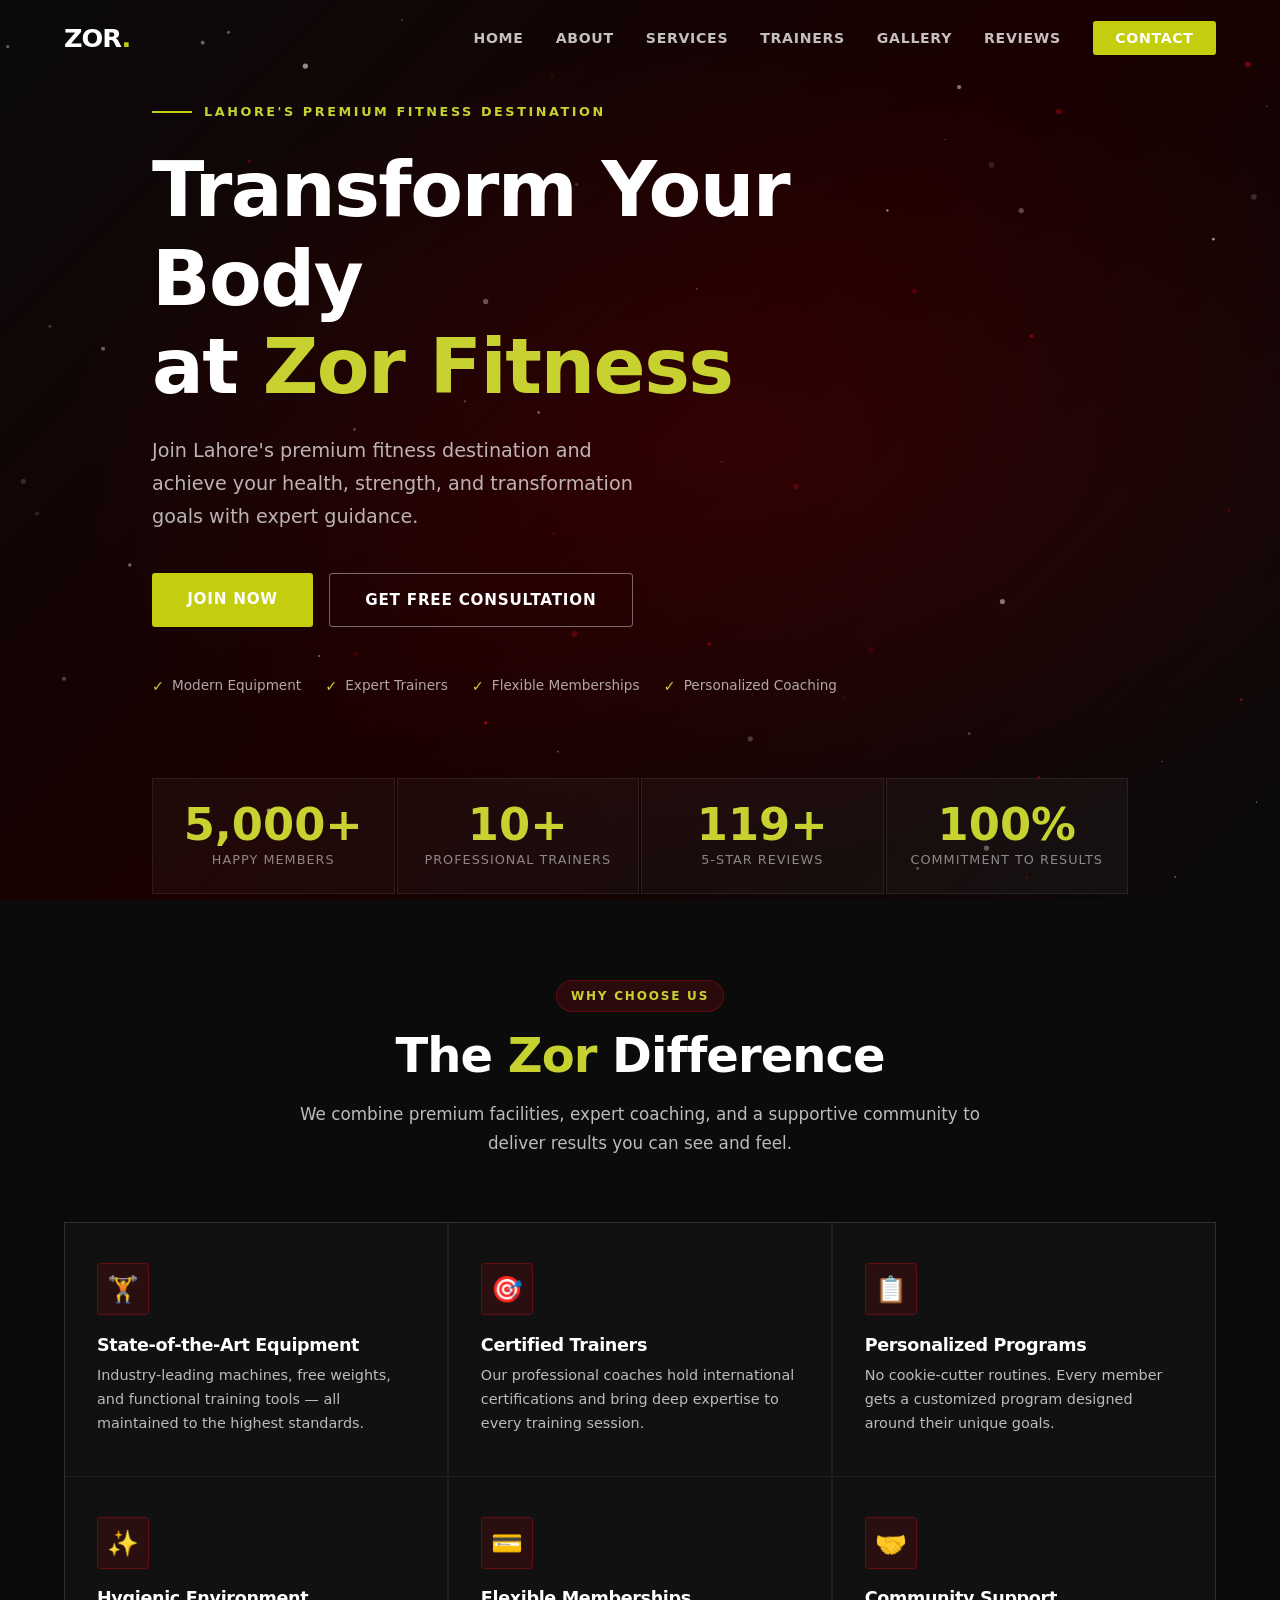
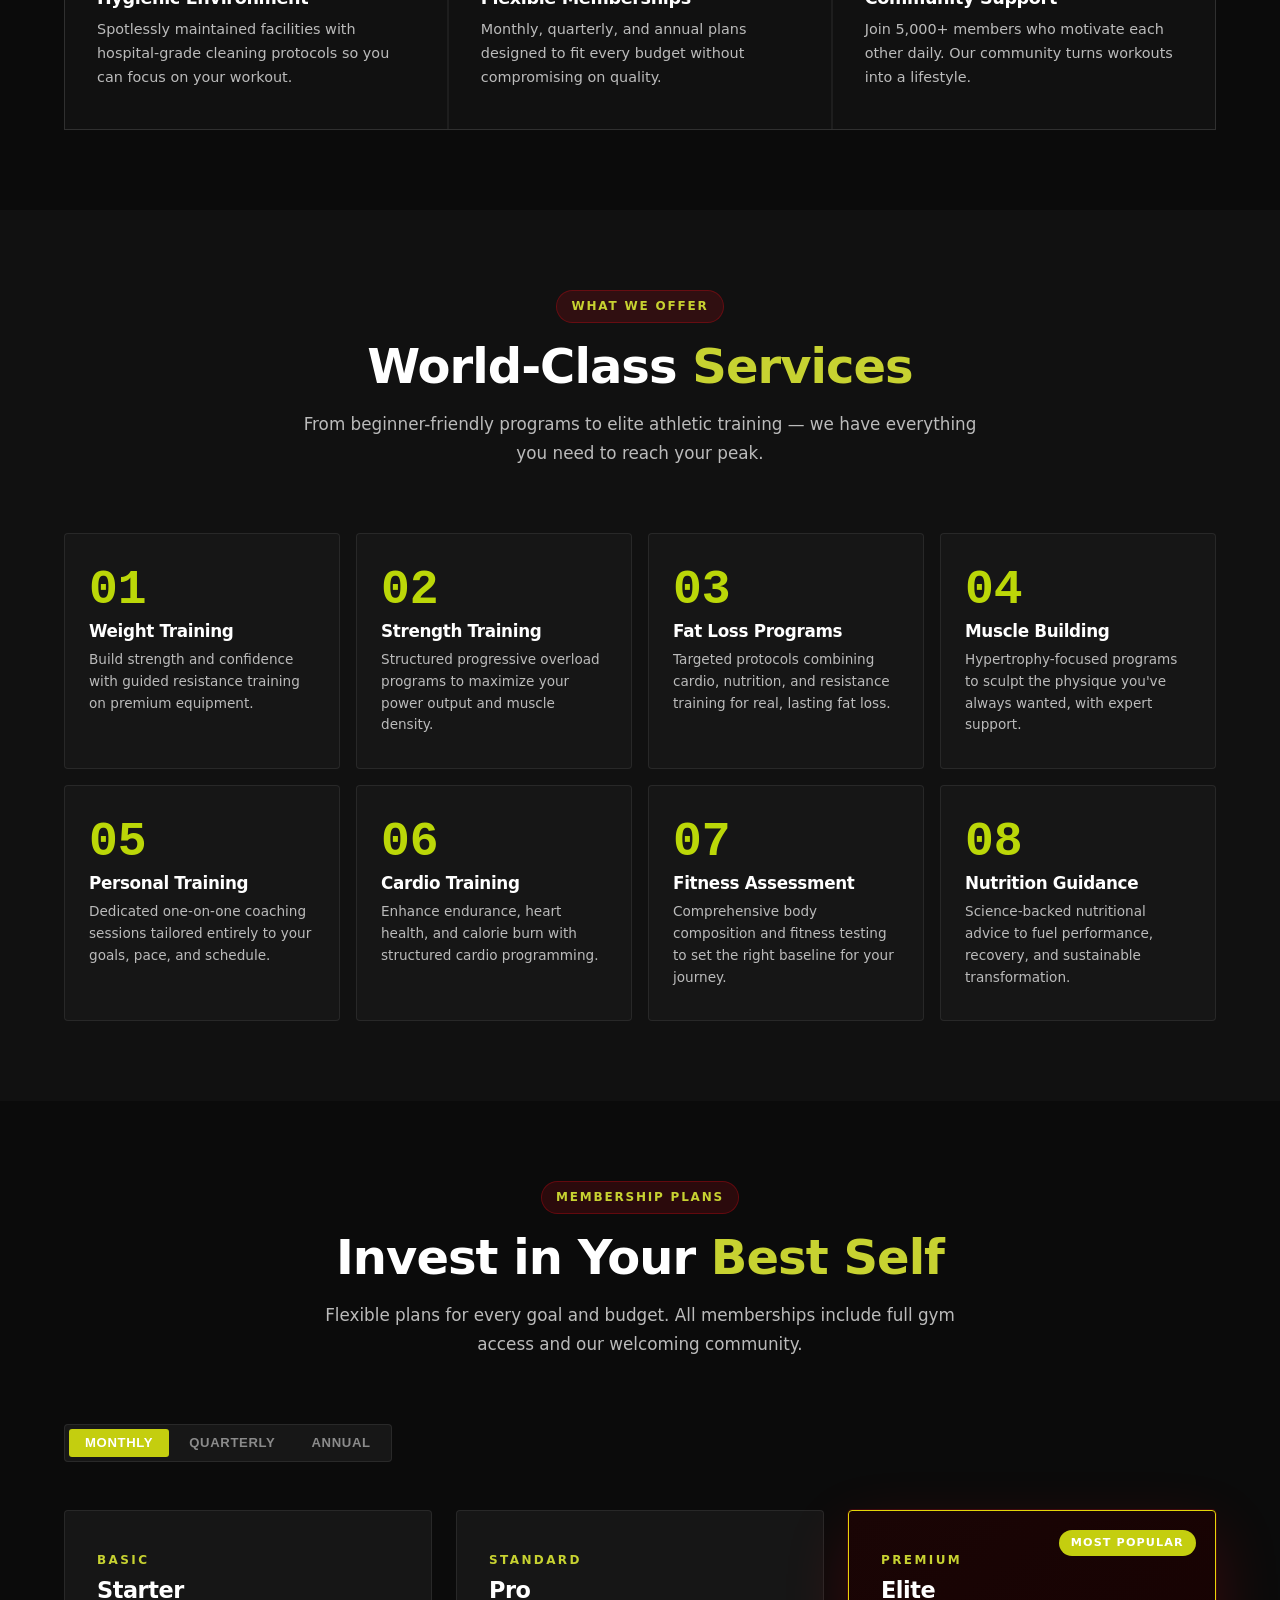
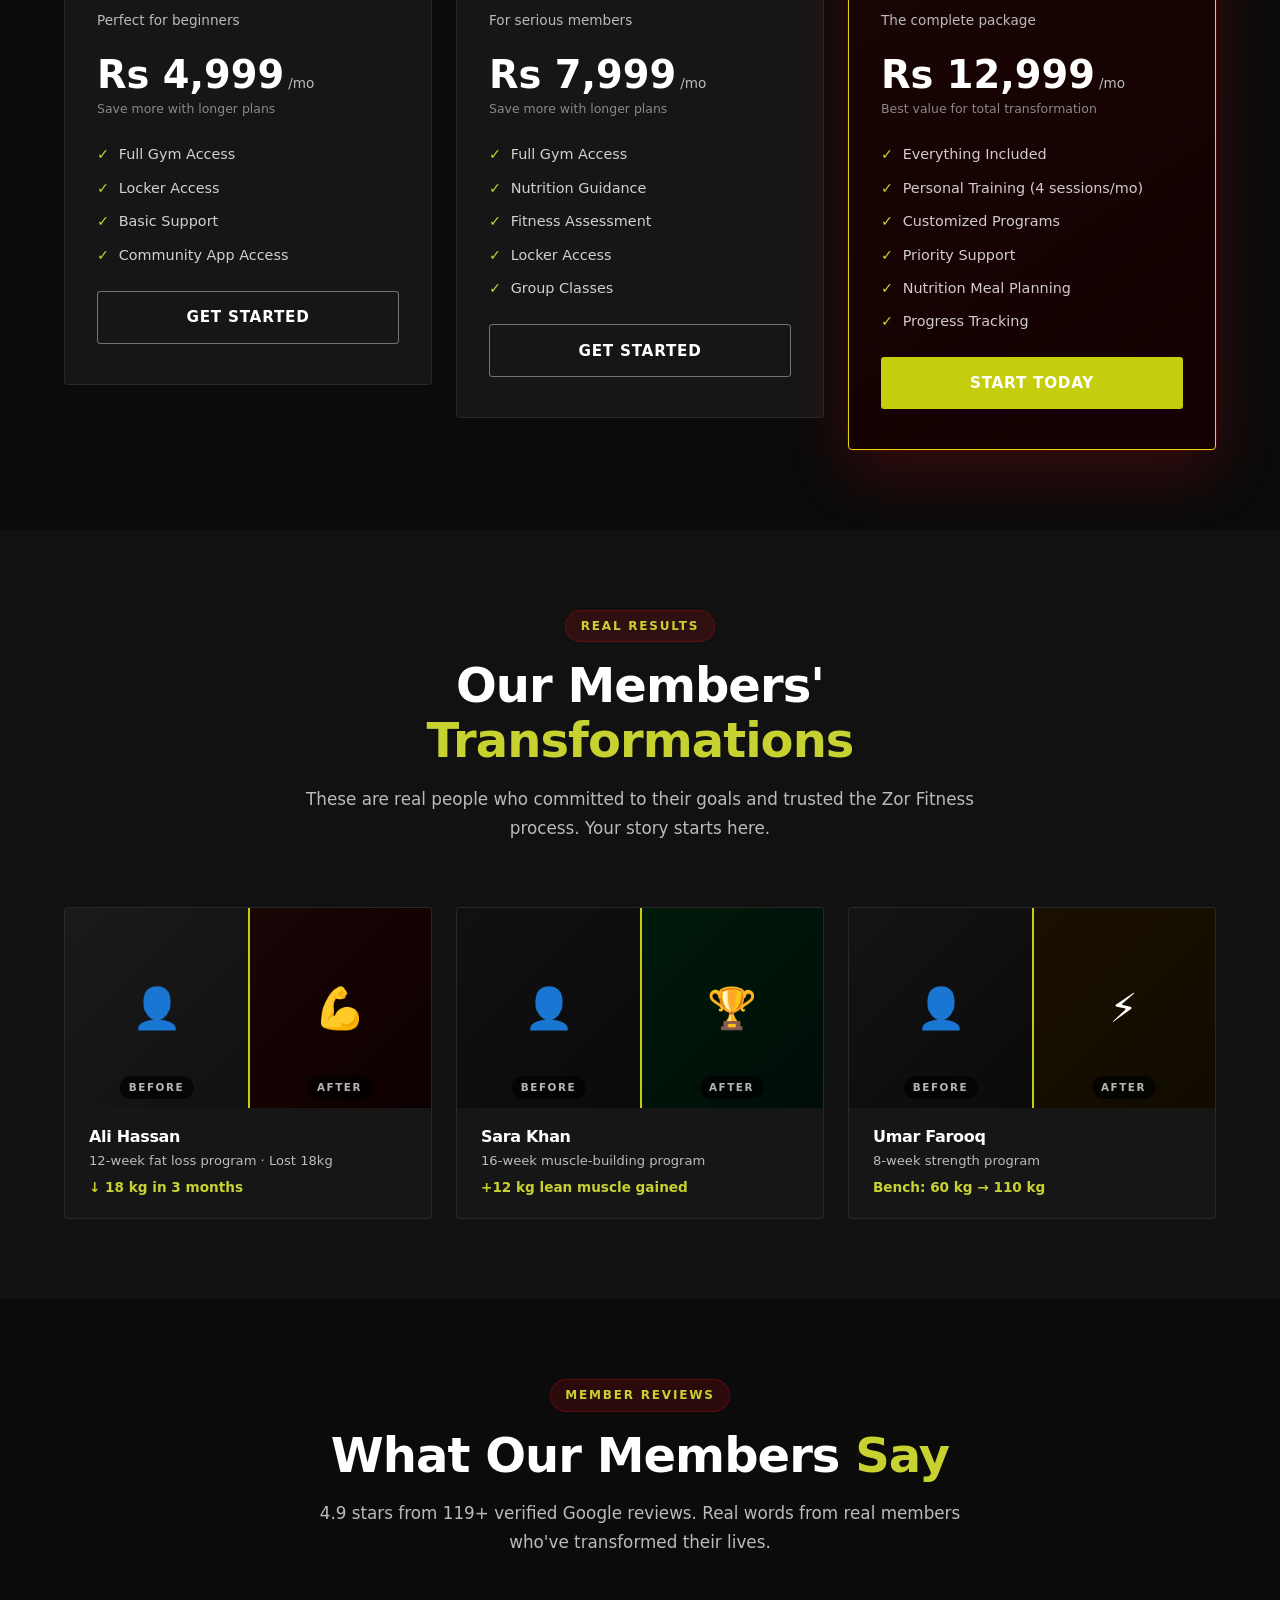
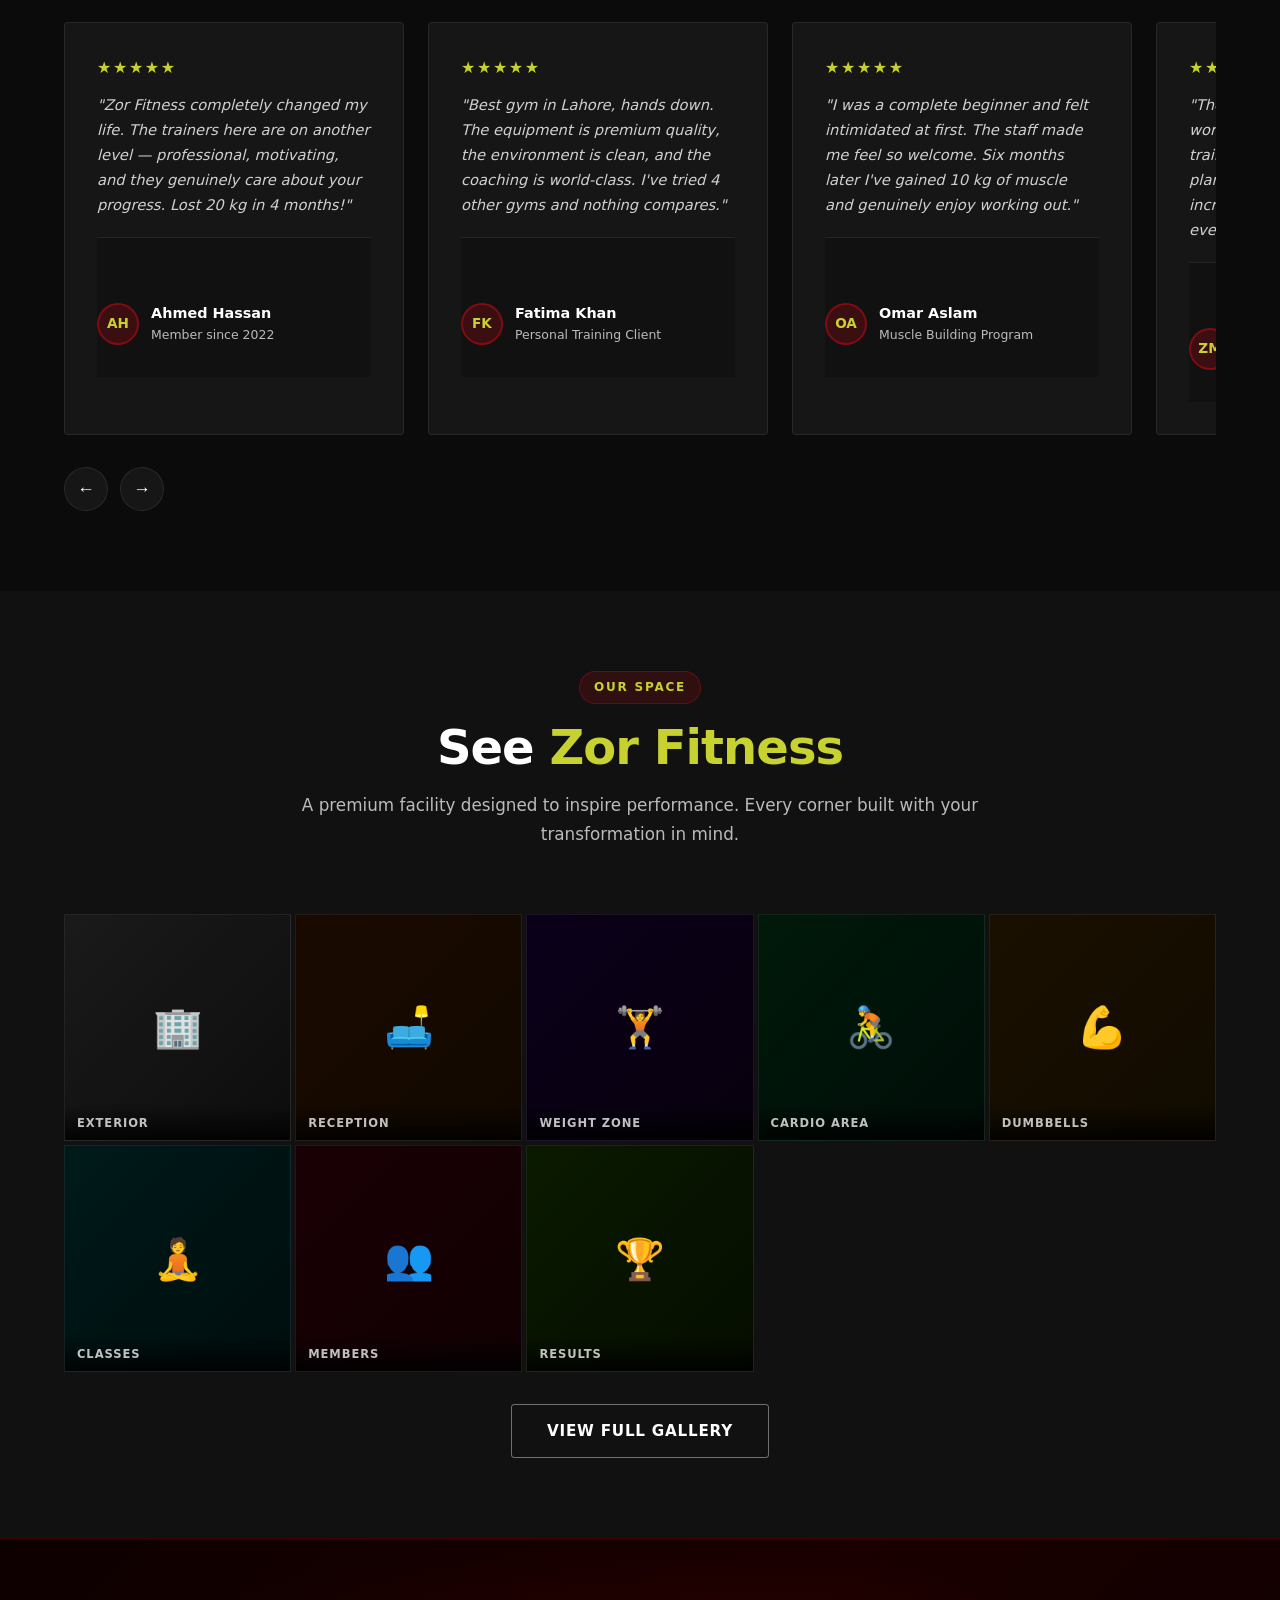
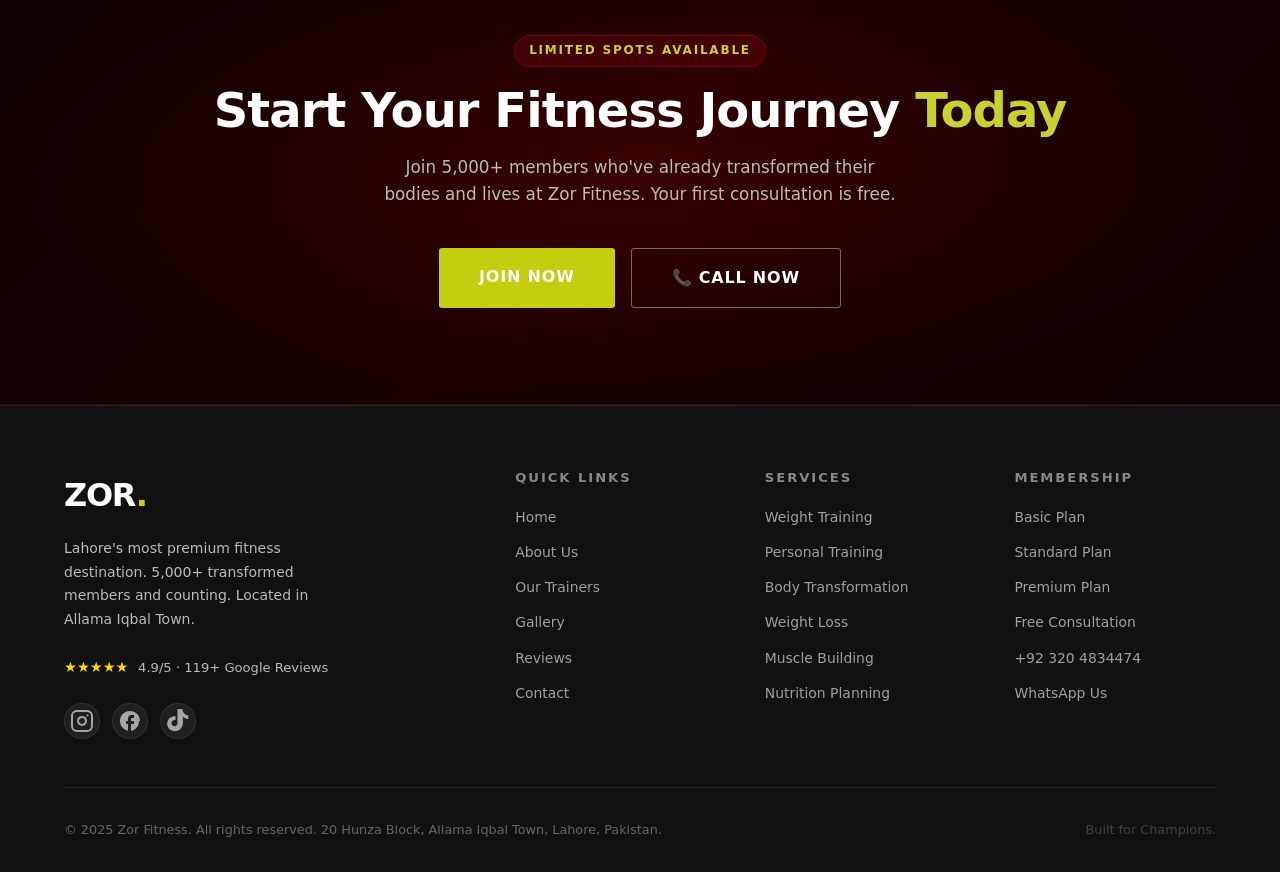
==== commit 4f6eafc5: "social fotter" ====
--- a/index.html
+++ b/index.html
@@ -869,12 +869,39 @@
             <span class="rating-stars" aria-hidden="true">★★★★★</span>
             <span class="rating-text">4.9/5 · 119+ Google Reviews</span>
           </div>
-          <div class="footer-socials">
-            <a href="#" class="social-icon" aria-label="Zor Fitness on Instagram">in</a>
-            <a href="#" class="social-icon" aria-label="Zor Fitness on Facebook">fb</a>
-            <a href="#" class="social-icon" aria-label="Zor Fitness on YouTube">yt</a>
-            <a href="#" class="social-icon" aria-label="Zor Fitness on TikTok">tk</a>
-          </div>
+          <!-- <div class="footer-socials">
+            <a href="https://www.instagram.com/zorfitness1/?hl=en" class="social-icon" aria-label="Zor Fitness on Instagram">insta</a>
+            <a href="https://web.facebook.com/zorfitness/?checkpoint_src=any&_rdc=1&_rdr#" class="social-icon" aria-label="Zor Fitness on Facebook">facebook</a>
+          
+            <a href="https://www.tiktok.com/@zor.fitness.club.g/video/7624173343478648085" class="social-icon" aria-label="Zor Fitness on TikTok">tiktok</a>
+          </div> -->
+<div class="footer-socials">
+
+  <!-- Instagram -->
+  <a href="https://www.instagram.com/zorfitness1/?hl=en" class="social-icon" aria-label="Zor Fitness on Instagram">
+    <svg xmlns="http://www.w3.org/2000/svg" width="24" height="24" viewBox="0 0 24 24" fill="none" stroke="currentColor" stroke-width="2" stroke-linecap="round" stroke-linejoin="round">
+      <rect x="2" y="2" width="20" height="20" rx="5" ry="5"></rect>
+      <path d="M16 11.37A4 4 0 1 1 12.63 8 4 4 0 0 1 16 11.37z"></path>
+      <line x1="17.5" y1="6.5" x2="17.51" y2="6.5"></line>
+    </svg>
+  </a>
+
+  <!-- Facebook -->
+  <a href="https://web.facebook.com/zorfitness/?checkpoint_src=any&_rdc=1&_rdr#" class="social-icon" aria-label="Zor Fitness on Facebook">
+    <svg xmlns="http://www.w3.org/2000/svg" width="24" height="24" viewBox="0 0 24 24" fill="currentColor">
+      <path d="M22 12c0-5.52-4.48-10-10-10S2 6.48 2 12c0 4.84 3.44 8.87 8 9.8V15H8v-3h2V9.5C10 7.57 11.57 6 13.5 6H16v3h-2c-.55 0-1 .45-1 1v2h3v3h-3v6.95c4.56-.93 8-4.96 8-9.8z"></path>
+    </svg>
+  </a>
+
+  <!-- TikTok -->
+  <a href="https://www.tiktok.com/@zor.fitness.club.g/video/7624173343478648085" class="social-icon" aria-label="Zor Fitness on TikTok">
+    <svg xmlns="http://www.w3.org/2000/svg" width="24" height="24" viewBox="0 0 24 24" fill="currentColor">
+      <path d="M12.525.02c1.31-.02 2.61-.01 3.91-.02.08 1.53.63 3.03 1.61 4.22 1.13 1.2 2.7 1.95 4.34 2.12v3.58c-1.31-.03-2.61-.34-3.77-1-.62-.36-1.18-.83-1.65-1.38v5.82c.04 2.45-.9 4.88-2.61 6.59-1.84 1.76-4.42 2.58-6.91 2.16-2.58-.47-4.81-2.22-5.74-4.69C.7 15.06 1.16 12 2.99 9.8c1.6-1.86 4.04-2.79 6.51-2.48v3.66c-.99-.18-2.03.04-2.83.67-.84.66-1.27 1.76-1.12 2.8.18 1.45 1.34 2.62 2.8 2.74 1.41.07 2.72-.9 3.01-2.29.07-.33.09-.68.09-1.02V.02z"/>
+    </svg>
+  </a>
+
+</div>
+
         </div>
         <nav class="footer-col" aria-label="Quick links">
           <h3 class="footer-col-heading">Quick Links</h3>
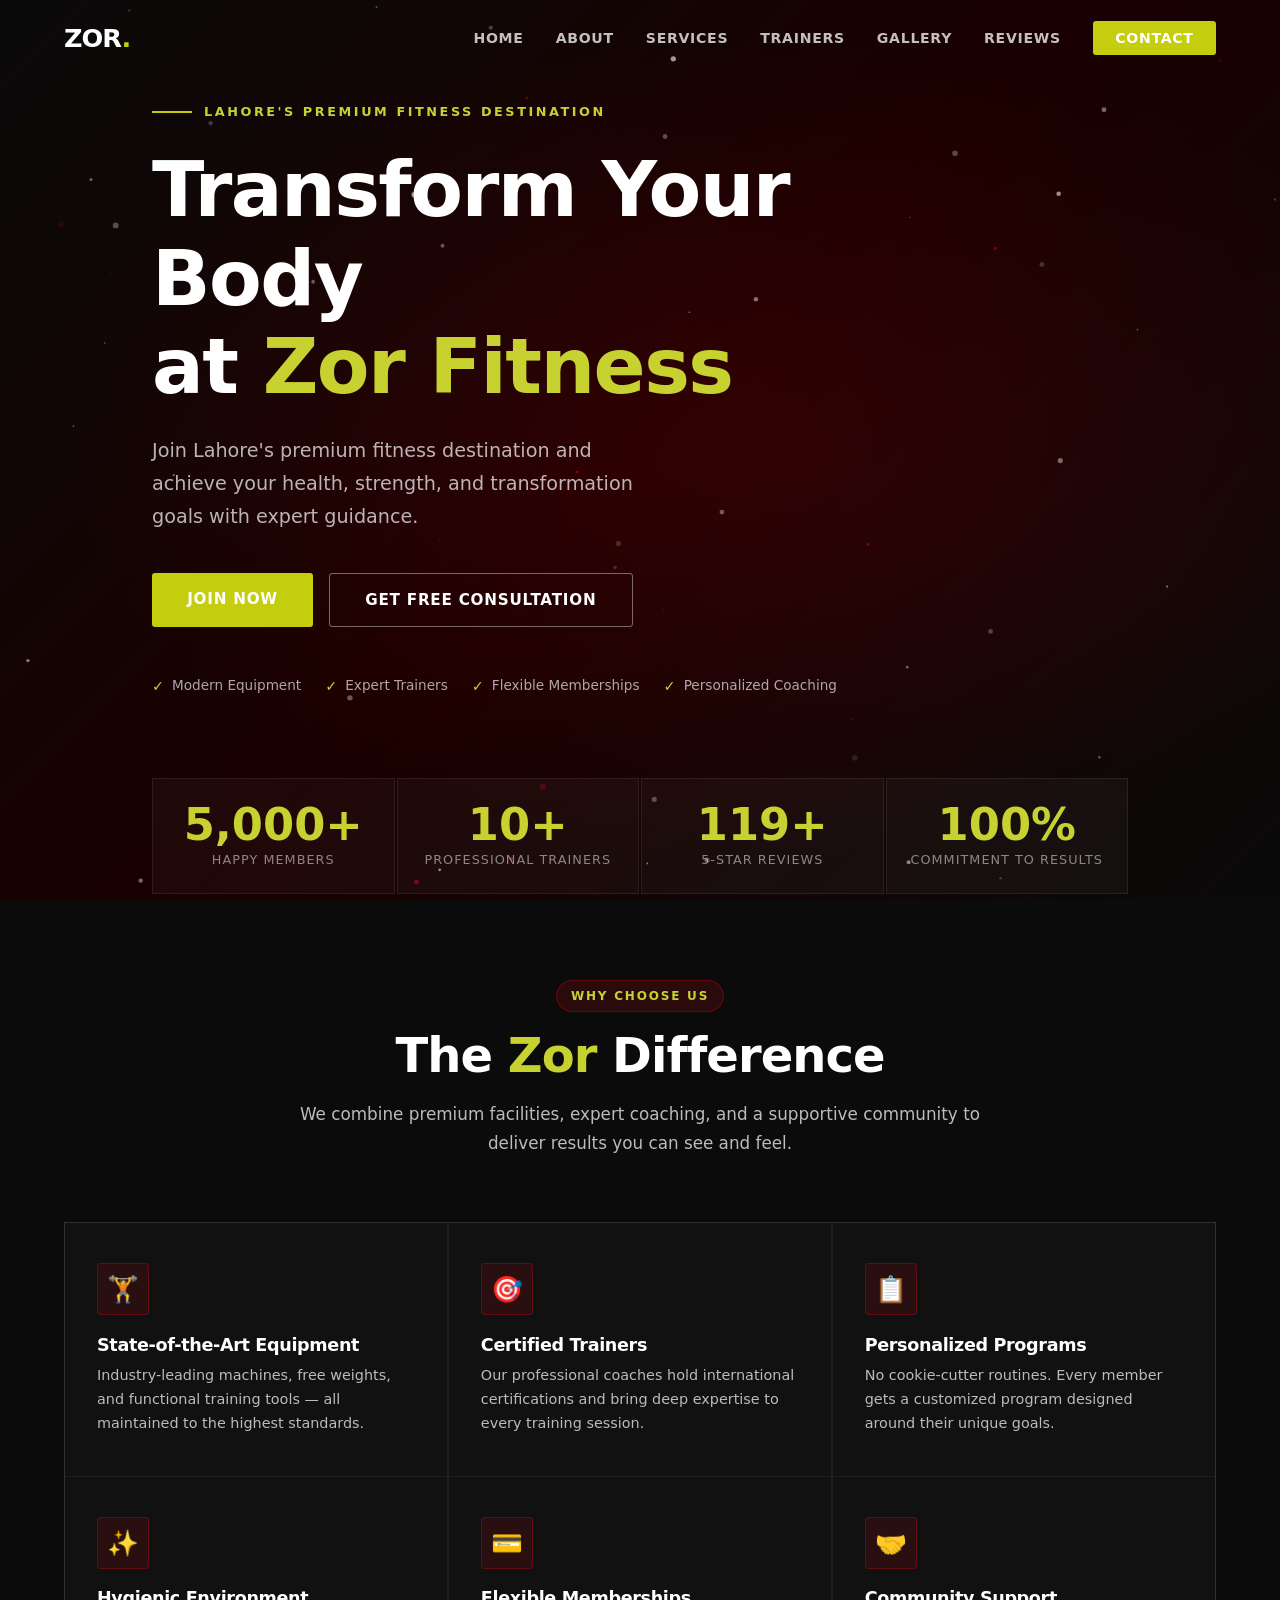
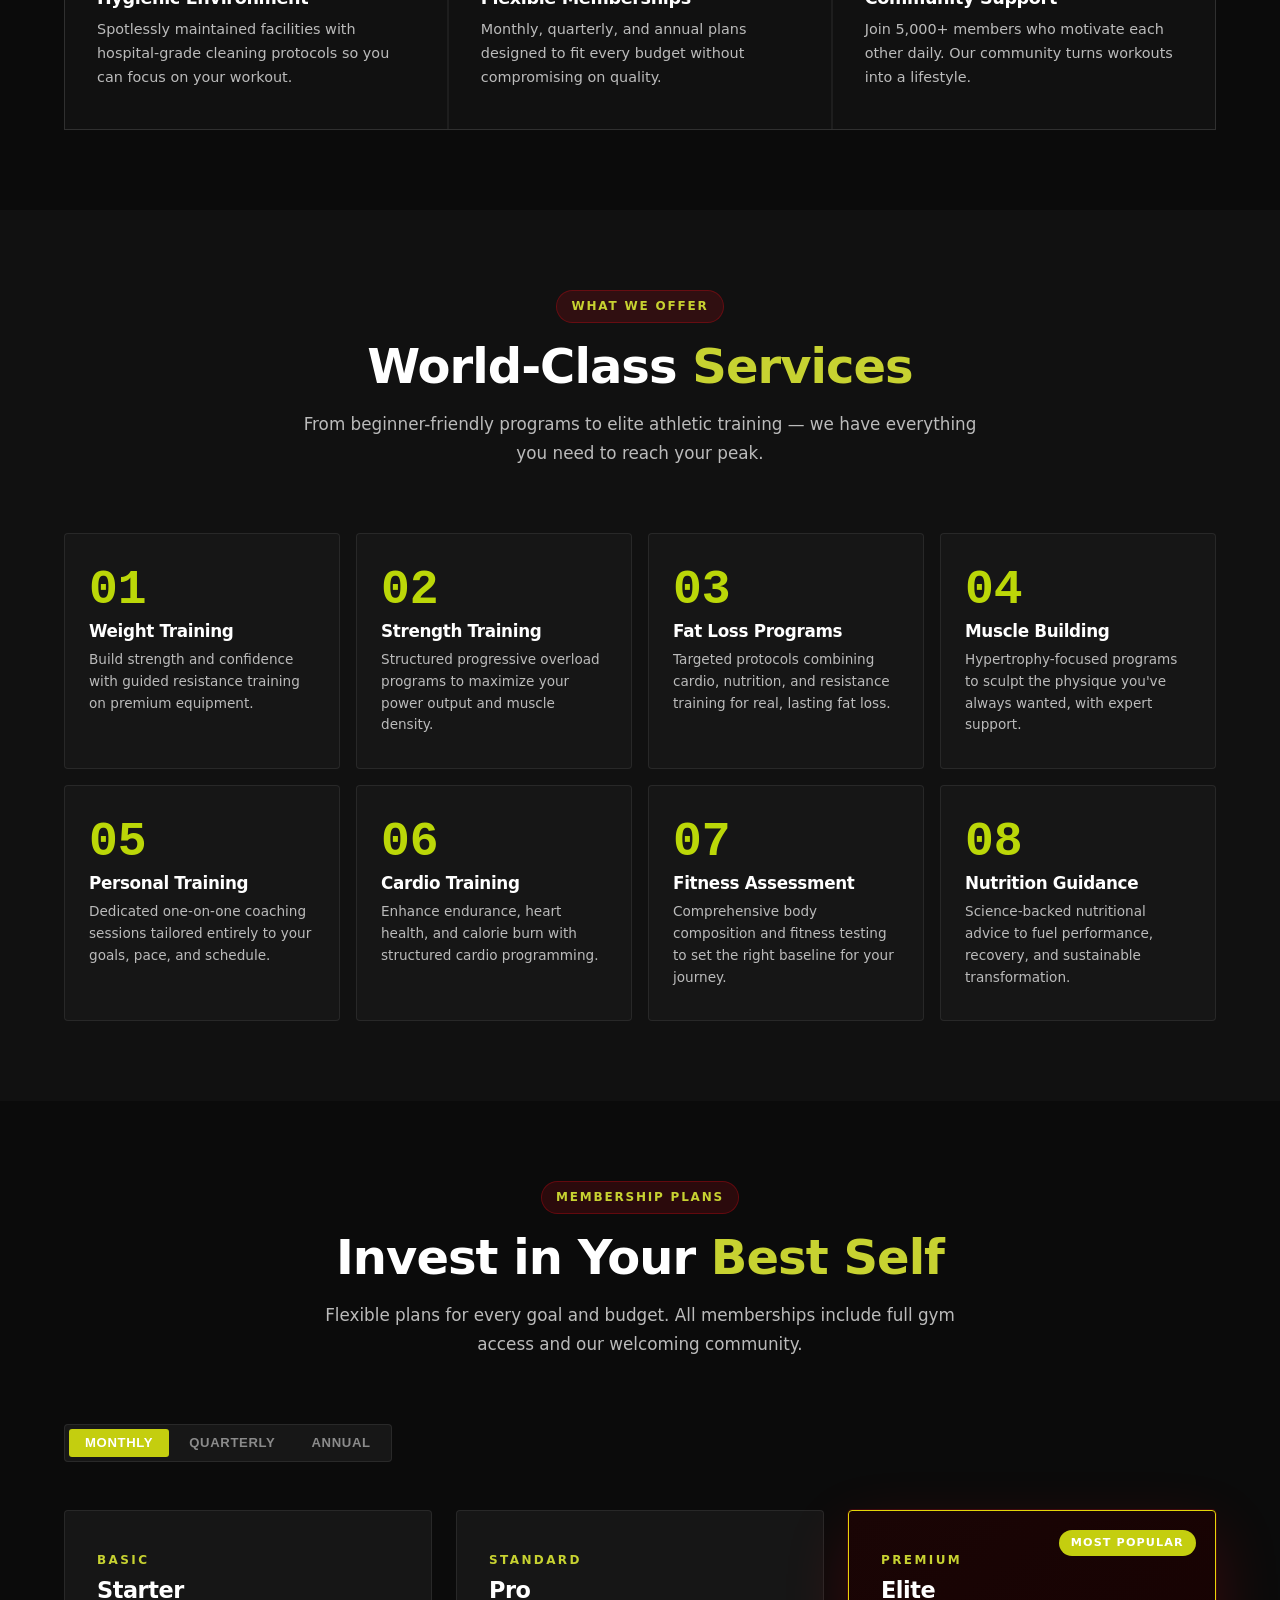
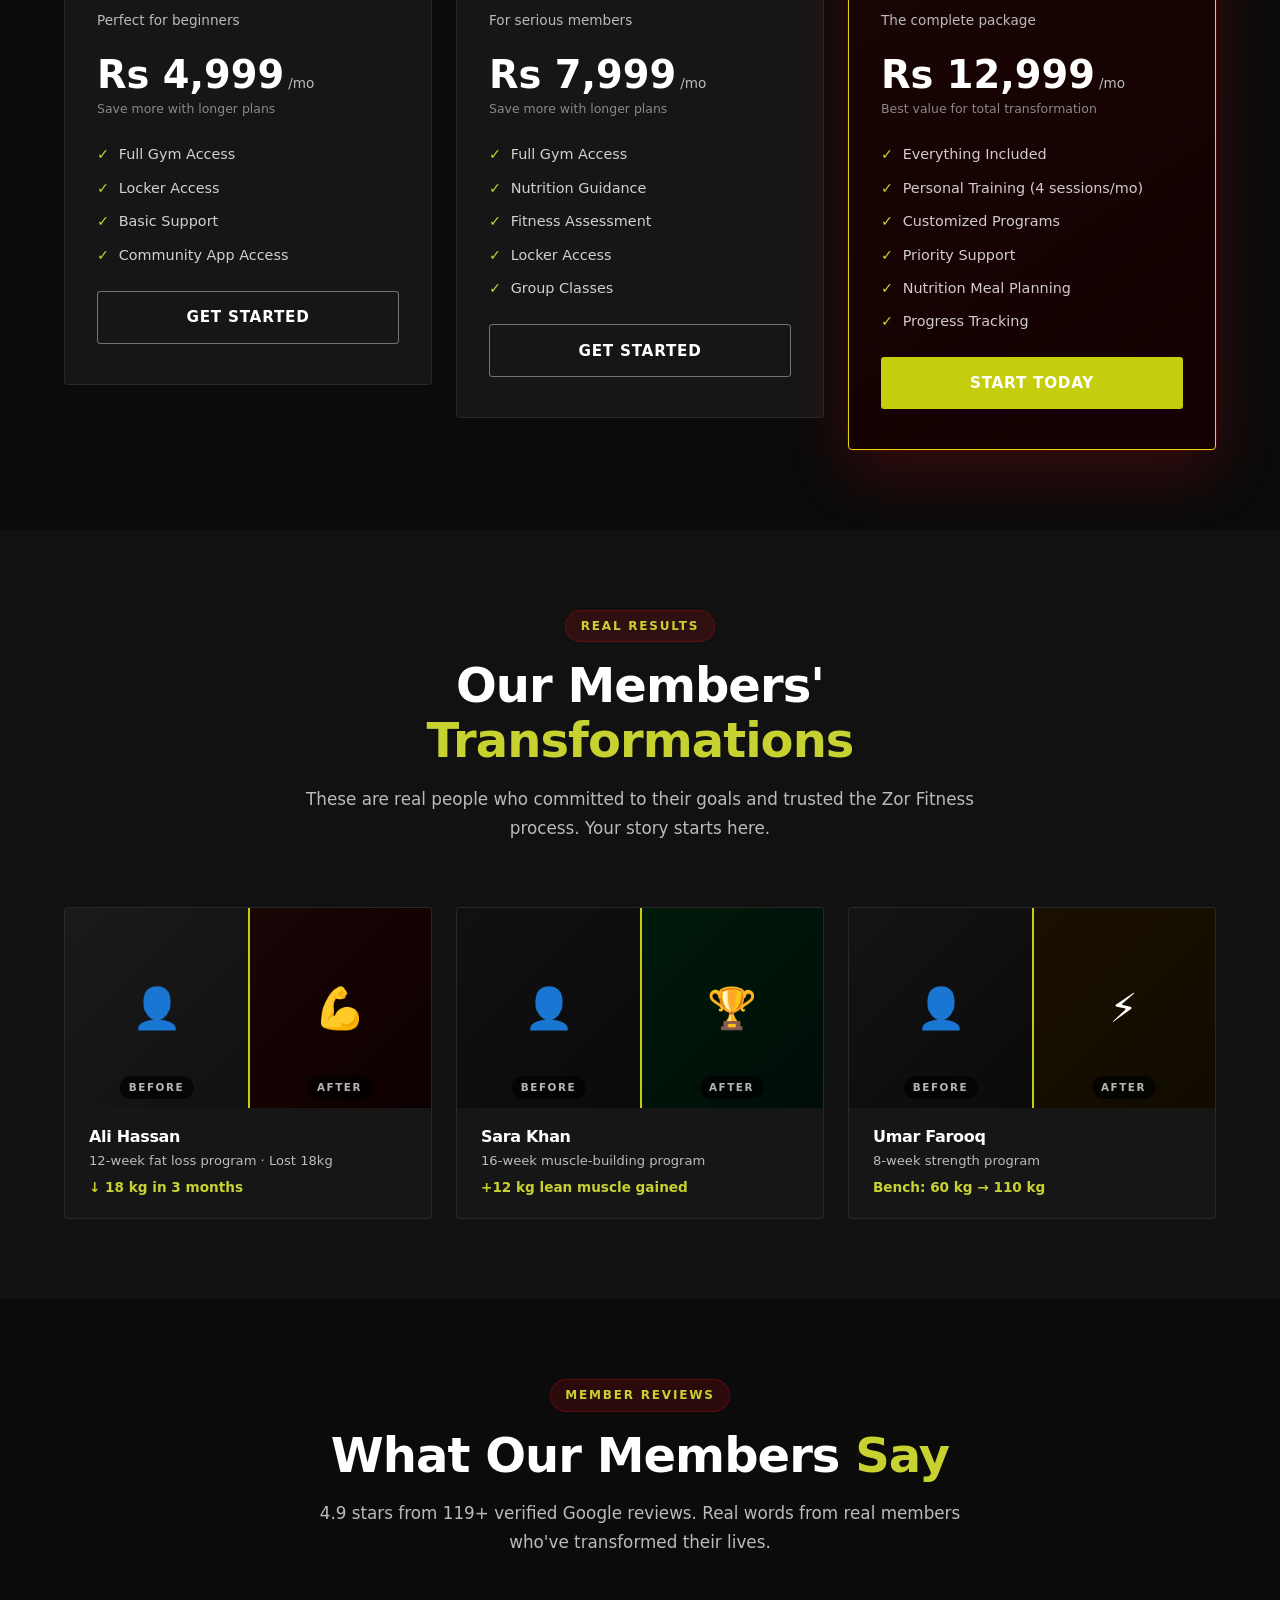
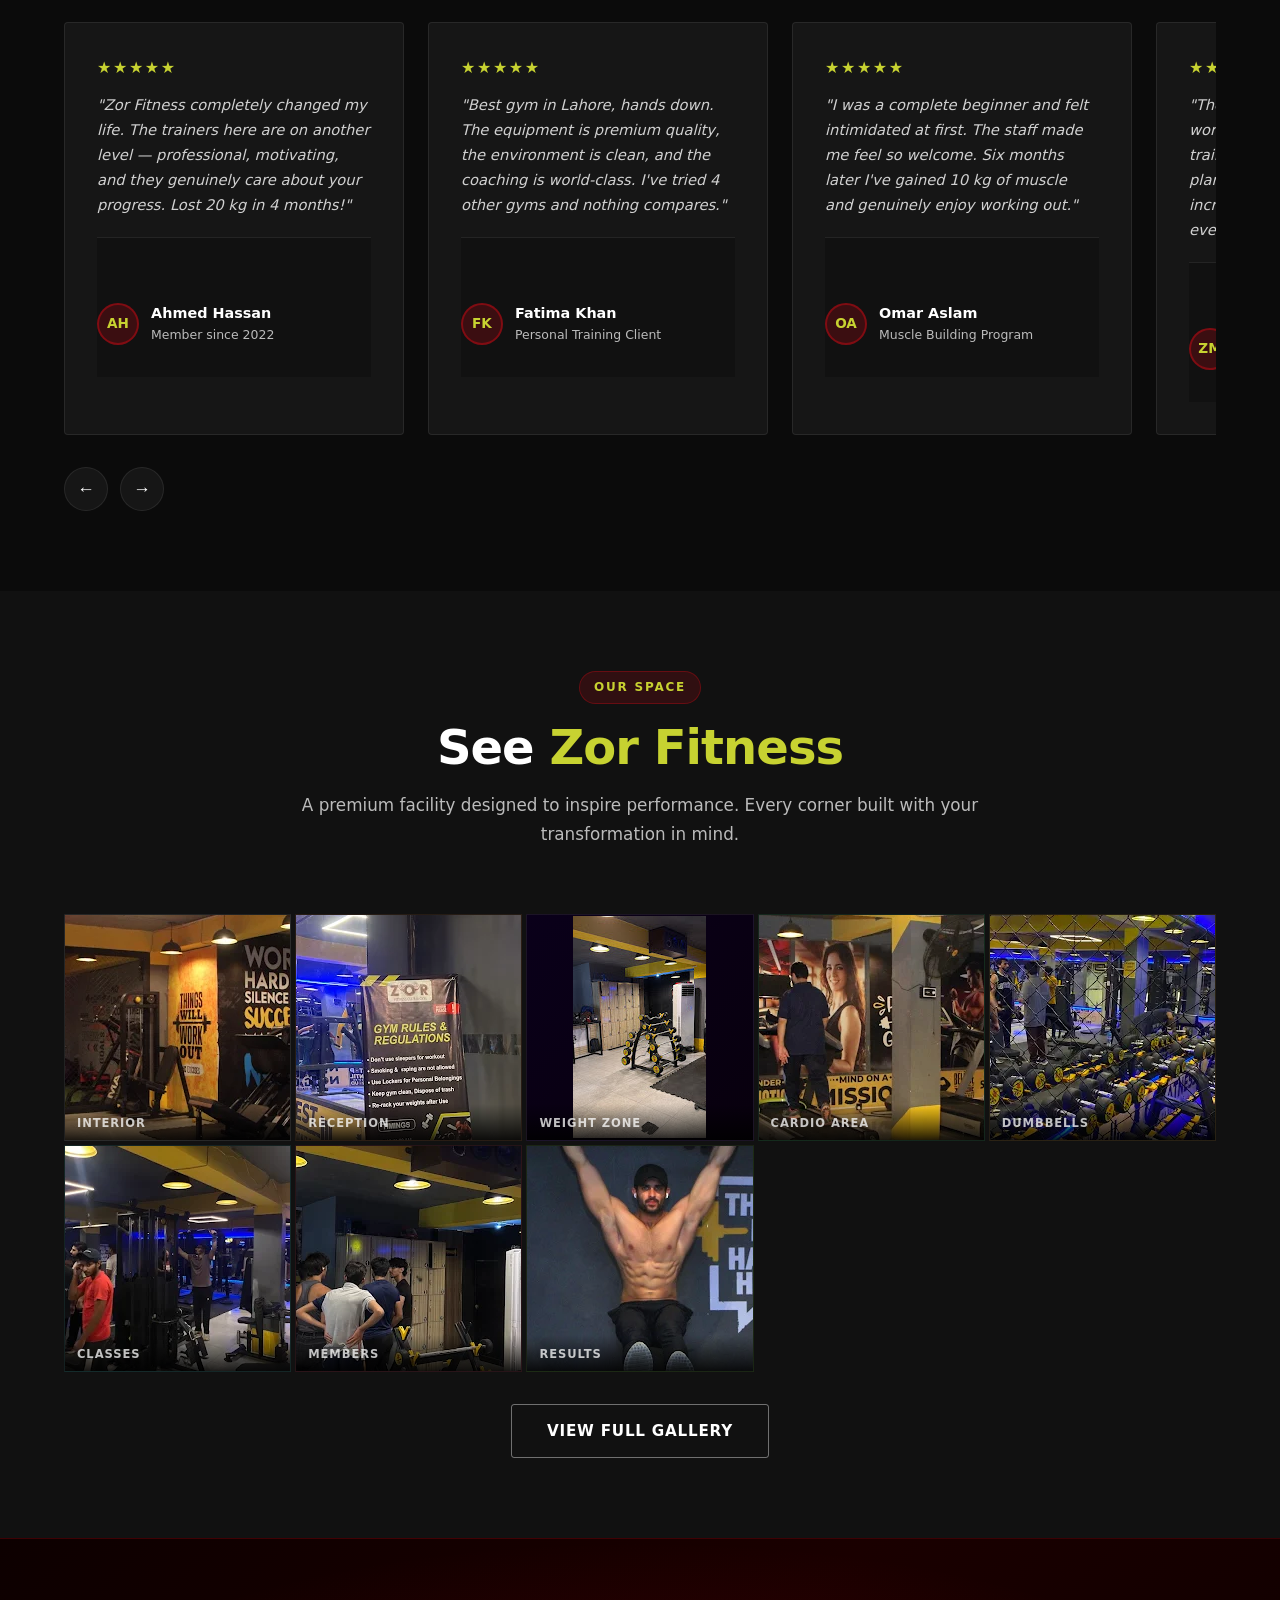
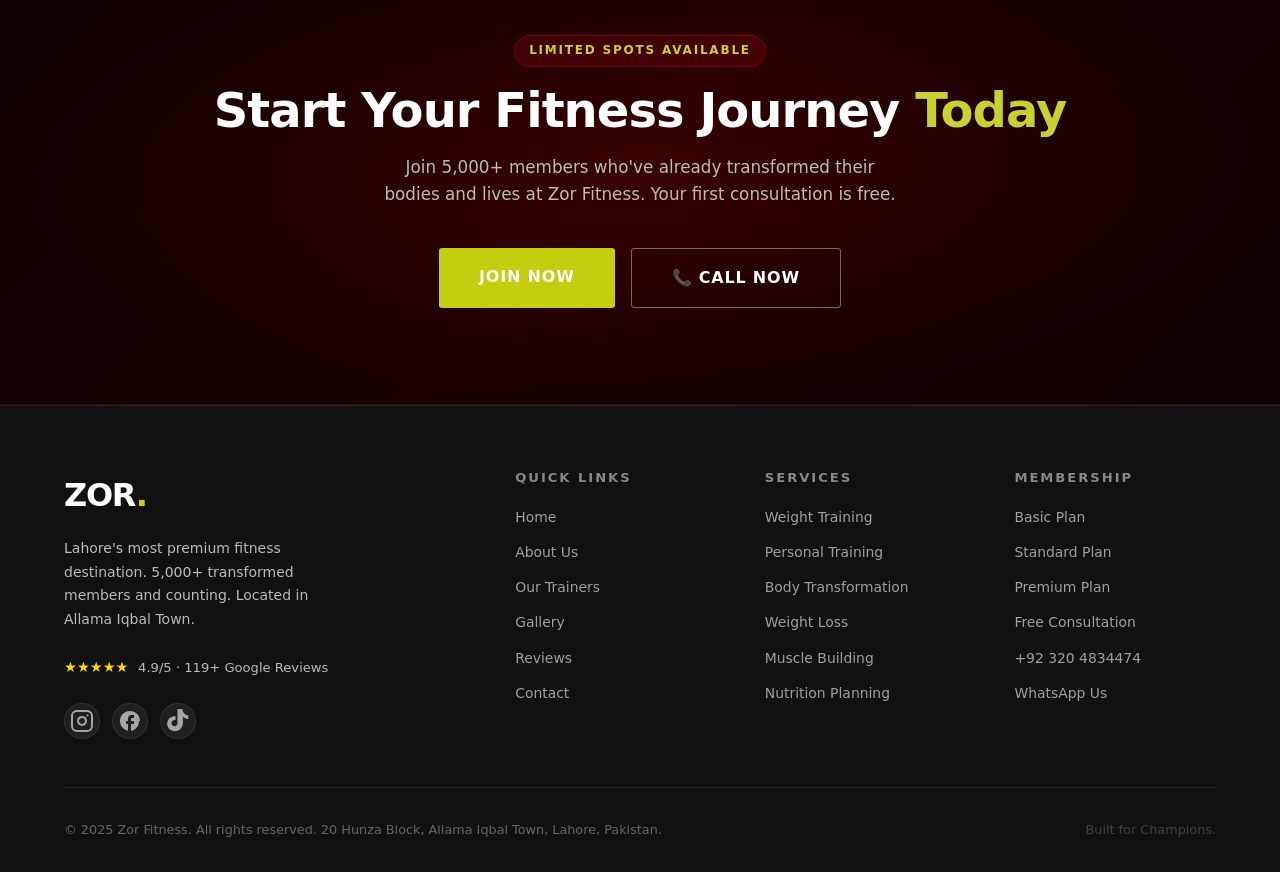
==== commit 69966072: "f" ====
--- a/index.html
+++ b/index.html
@@ -465,14 +465,14 @@
             <p>A premium facility designed to inspire performance. Every corner built with your transformation in mind.</p>
           </header>
           <div class="gallery-grid" style="margin-bottom:2rem" aria-label="Gym facility preview">
-            <div class="gallery-item gb-1 reveal"><div class="gallery-item-inner" aria-hidden="true">🏢</div><div class="gallery-item-label">Exterior</div></div>
-            <div class="gallery-item gb-2 reveal"><div class="gallery-item-inner" aria-hidden="true">🛋️</div><div class="gallery-item-label">Reception</div></div>
-            <div class="gallery-item gb-3 reveal"><div class="gallery-item-inner" aria-hidden="true">🏋️</div><div class="gallery-item-label">Weight Zone</div></div>
-            <div class="gallery-item gb-4 reveal"><div class="gallery-item-inner" aria-hidden="true">🚴</div><div class="gallery-item-label">Cardio Area</div></div>
-            <div class="gallery-item gb-5 reveal"><div class="gallery-item-inner" aria-hidden="true">💪</div><div class="gallery-item-label">Dumbbells</div></div>
-            <div class="gallery-item gb-6 reveal"><div class="gallery-item-inner" aria-hidden="true">🧘</div><div class="gallery-item-label">Classes</div></div>
-            <div class="gallery-item gb-7 reveal"><div class="gallery-item-inner" aria-hidden="true">👥</div><div class="gallery-item-label">Members</div></div>
-            <div class="gallery-item gb-8 reveal"><div class="gallery-item-inner" aria-hidden="true">🏆</div><div class="gallery-item-label">Results</div></div>
+            <div class="gallery-item gb-1 reveal"><div class="gallery-item-inner" aria-hidden="true"><img src="images/exterior.jpg" alt="Gym Exterior"></div><div class="gallery-item-label">Interior</div></div>
+            <div class="gallery-item gb-2 reveal"><div class="gallery-item-inner" aria-hidden="true"><img src="images/recep.jpg" alt="Gym Exterior"></div><div class="gallery-item-label">Reception</div></div>
+            <div class="gallery-item gb-3 reveal"><div class="gallery-item-inner" aria-hidden="true"><img src="images/wz.jpg" alt="Gym Exterior"></div><div class="gallery-item-label">Weight Zone</div></div>
+            <div class="gallery-item gb-4 reveal"><div class="gallery-item-inner" aria-hidden="true"><img src="images/r (2).jpg" alt="Gym Exterior"></div><div class="gallery-item-label">Cardio Area</div></div>
+            <div class="gallery-item gb-5 reveal"><div class="gallery-item-inner" aria-hidden="true"><img src="images/d.jpg" alt="Gym Exterior"></div><div class="gallery-item-label">Dumbbells</div></div>
+            <div class="gallery-item gb-6 reveal"><div class="gallery-item-inner" aria-hidden="true"><img src="images/c.jpg" alt="Gym Exterior"></div><div class="gallery-item-label">Classes</div></div>
+            <div class="gallery-item gb-7 reveal"><div class="gallery-item-inner" aria-hidden="true"><img src="images/m.jpg" alt="Gym Exterior"></div><div class="gallery-item-label">Members</div></div>
+            <div class="gallery-item gb-8 reveal"><div class="gallery-item-inner" aria-hidden="true"><img src="images/r.jpg" alt="Gym Exterior"></div><div class="gallery-item-label">Results</div></div>
           </div>
           <div style="text-align:center"><a href="#" class="btn btn-outline" data-page="gallery">View Full Gallery</a></div>
         </div>
--- a/style.css
+++ b/style.css
@@ -1414,15 +1414,30 @@
   flex-direction: column;
   align-items: center;
   justify-content: center;
-  gap: 2rem;
+  gap: 15px;
   transform: translateX(100%);
   transition: transform 0.35s ease;
 }
 
+
+.mobile-menu nav {
+    display: flex;
+    flex-direction: column;
+    align-items: center;
+    gap: 20px;
+}
+
+.mobile-menu nav a {
+    display: block;
+    width: 100%;
+    text-align: center;
+}
+
+
 .mobile-menu.open { transform: translateX(0); }
 
 .mobile-menu[hidden] {
-  display: none;
+  display: none !important;
 }
 
 .mobile-menu a {
@@ -1442,8 +1457,8 @@
 
 .mobile-close {
   position: absolute;
-  top: 1.5rem;
-  right: 1.5rem;
+  top: 20px;
+  right: 20px;
   background: none;
   border: none;
   color: #fff;
